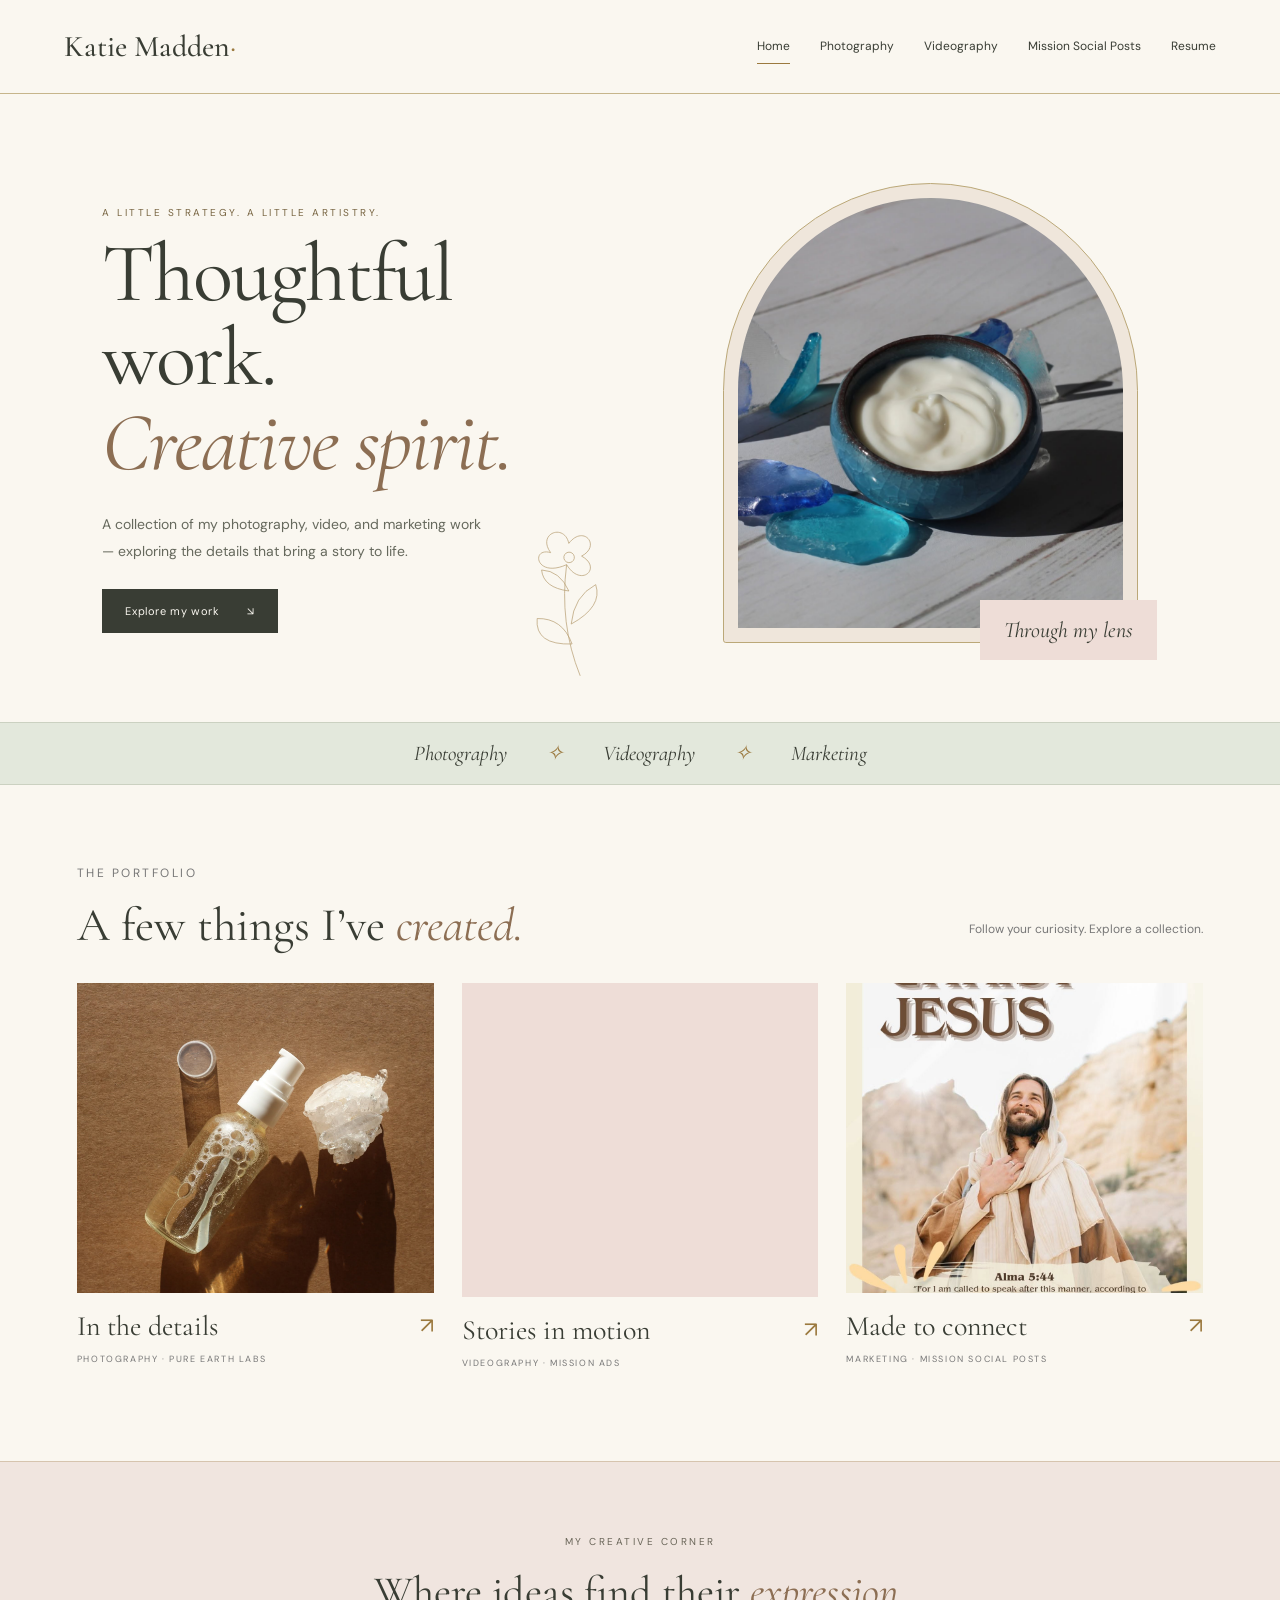
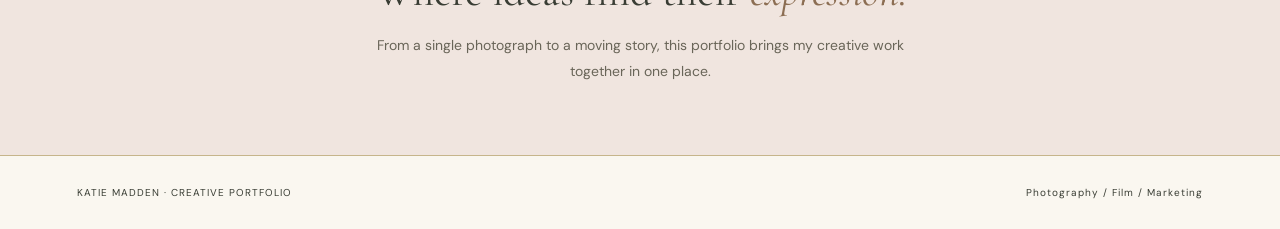
==== index.html @ ccfac787 "Add Resume page and navigation" ====
<!doctype html><html lang="en"><head><meta charset="utf-8"><meta name="viewport" content="width=device-width,initial-scale=1"><title>Creative Portfolio | Katie Madden</title><meta name="description" content="Explore Katie Madden’s creative portfolio: photography, videography, and marketing work."><link rel="stylesheet" href="style.css"><style>header nav{flex-wrap:wrap;row-gap:8px}</style></head><body><a class="skip" href="#main">Skip to content</a><header><a class="brand" href="index.html">Katie Madden<em>·</em></a><nav aria-label="Main navigation"><a href="index.html" aria-current="page">Home</a><a href="photography.html" >Photography</a><a href="videography.html" >Videography</a><a href="marketing.html" >Mission Social Posts</a><a href="resume.html">Resume</a></nav></header><main id="main"><section class="hero"><div><p class="eyebrow">A little strategy. A little artistry.</p><h1>Thoughtful work.<br><em>Creative spirit.</em></h1><p class="intro">A collection of my photography, video, and marketing work — exploring the details that bring a story to life.</p><a class="button" href="#selected">Explore my work <span>↘</span></a></div><figure class="hero-photo"><img src="assets/photography/1.png" alt="Blue sea glass surrounding a bowl of cream in natural light"><figcaption>Through my lens</figcaption></figure><svg class="botanical" viewBox="0 0 160 240" fill="none" aria-hidden="true"><g stroke="currentColor" stroke-width="1"><path d="M80 235Q65 150 95 65M78 185Q22 175 34 136Q72 143 78 185M83 155Q136 139 132 104Q96 114 83 155M90 105Q53 92 56 65Q83 72 90 105"/><path d="M95 65C44 76 47 27 75 42C60 9 105 2 105 34C133 10 153 48 120 57C148 81 109 105 95 65Z"/><circle cx="101" cy="55" r="8"/></g></svg></section><div class="ribbon">Photography <span>✧</span> Videography <span>✧</span> Marketing</div><section class="work" id="selected"><div class="section-top"><div><p class="eyebrow">The portfolio</p><h2>A few things I’ve <em>created.</em></h2></div><p>Follow your curiosity. Explore a collection.</p></div><div class="cards"><a class="card" href="photography.html"><div class="image"><img loading="lazy" src="assets/photography/4.png" alt="Pure Earth Labs photography selection"></div><div class="meta"><h3>In the details</h3><span>↗</span></div><p class="tag">Photography · Pure Earth Labs</p></a><a class="card" href="videography.html"><div class="image"><video muted playsinline preload="metadata" style="width:100%;height:310px;object-fit:cover" src="assets/tilt.mp4#t=0.1" aria-label="Preview of Mission video ad"></video></div><div class="meta"><h3>Stories in motion</h3><span>↗</span></div><p class="tag">Videography · Mission ads</p></a><a class="card" href="marketing.html"><div class="image"><img loading="lazy" src="assets/marketing/1.png" alt="Mission social post with cream and gold typography"></div><div class="meta"><h3>Made to connect</h3><span>↗</span></div><p class="tag">Marketing · Mission social posts</p></a></div></section><section class="note"><p class="eyebrow">My creative corner</p><h2>Where ideas find their <em>expression.</em></h2><p>From a single photograph to a moving story, this portfolio brings my creative work together in one place.</p></section></main><footer><a href="index.html">KATIE MADDEN · CREATIVE PORTFOLIO</a><span>Photography / Film / Marketing</span></footer><dialog aria-label="Image preview"><button autofocus aria-label="Close image preview">Close ×</button><img alt=""></dialog><script src="script.js"></script></body></html>
---- style.css ----
@import url('https://fonts.googleapis.com/css2?family=Cormorant+Garamond:ital,wght@0,400;0,500;0,600;1,400;1,500&family=DM+Sans:wght@400;500;600&display=swap');
:root{--cream:#faf7f0;--ink:#393d34;--gold:#9b793e;--sage:#e3e8dc;--pink:#eeddd7}*{box-sizing:border-box}body{margin:0;background:var(--cream);color:var(--ink);font-family:'DM Sans',sans-serif;font-size:14px}a{color:inherit;text-decoration:none}a:focus-visible,button:focus-visible{outline:2px solid var(--gold);outline-offset:5px}header{max-width:1320px;margin:auto;padding:28px 5%;display:flex;align-items:center;justify-content:space-between;border-bottom:1px solid #c6b58b} .brand{font:500 30px 'Cormorant Garamond',Georgia,serif}.brand em{color:var(--gold)}nav{display:flex;gap:30px;font-size:12px}nav a{padding:9px 0}nav a[aria-current=page]{border-bottom:1px solid var(--gold)}main{max-width:1320px;margin:auto}.eyebrow{text-transform:uppercase;letter-spacing:2.5px;font-size:10px;color:#776441}h1,h2,h3{font-family:'Cormorant Garamond',Georgia,serif;font-weight:400;margin:0}h1{font-size:clamp(54px,6.5vw,90px);line-height:1.02;letter-spacing:-2px}h1 em,h2 em{font-weight:400;color:#8c6e53}p{line-height:1.9}.hero{position:relative;display:grid;grid-template-columns:1fr 1fr;align-items:center;gap:8%;padding:75px 8% 65px}.intro{max-width:390px;margin:25px 0;color:#66695d}.button{display:inline-block;padding:15px 23px;background:var(--ink);color:var(--cream);font-size:11px;letter-spacing:.6px}.button span{margin-left:24px}.hero-photo{position:relative;padding:14px;border:1px solid #bba878;border-radius:220px 220px 3px 3px;background:#efe6db}.hero-photo img{display:block;width:100%;height:430px;object-fit:cover;border-radius:210px 210px 0 0}.hero-photo figcaption{position:absolute;bottom:-18px;right:-20px;background:var(--pink);padding:17px 24px;font:italic 22px 'Cormorant Garamond',Georgia,serif}.botanical{position:absolute;width:105px;height:170px;color:var(--gold);bottom:35px;left:40%;transform:rotate(-12deg);opacity:.7}.ribbon{background:var(--sage);border-block:1px solid #cbd1c1;padding:18px;text-align:center;font:italic 21px 'Cormorant Garamond',Georgia,serif;word-spacing:9px}.ribbon span{color:var(--gold);margin:0 25px}.work{padding:65px 6% 80px}.section-top{display:flex;align-items:end;justify-content:space-between;margin-bottom:30px}.section-top h2{font-size:47px}.section-top p{font-size:12px;color:#777}.cards{display:grid;grid-template-columns:repeat(3,1fr);gap:28px}.card img{width:100%;height:310px;object-fit:cover;display:block;transition:transform .3s}.card .image{overflow:hidden;background:var(--pink)}.card:hover img{transform:scale(1.035)}.meta{display:flex;justify-content:space-between;align-items:center;padding-top:16px}.meta h3{font-size:28px}.meta span{color:var(--gold);font-size:22px}.tag{font-size:9px;letter-spacing:1.6px;text-transform:uppercase;color:#777;margin-top:8px}.note{background:#f0e5df;padding:55px 10%;text-align:center;border-top:1px solid #d6c4ae}.note h2{font-size:42px}.note p{max-width:560px;margin:15px auto;color:#696558}.page-intro{padding:70px 6% 45px;position:relative}.page-intro h1{font-size:70px}.page-intro p{max-width:600px;color:#6c6e63}.gallery{padding:0 6% 75px;columns:3;column-gap:22px}.gallery figure{margin:0 0 24px;break-inside:avoid}.gallery button{padding:0;border:0;background:none;cursor:zoom-in;display:block;width:100%}.gallery img{width:100%;display:block}.gallery figcaption{font-size:11px;color:#747466;padding:10px 0}.videos{display:grid;grid-template-columns:1fr 1fr;gap:36px;padding:0 6% 80px}.videos video{width:100%;max-height:600px;background:#e3e8dc}.videos h2{font-size:29px;margin-top:18px}footer{padding:30px 6%;display:flex;justify-content:space-between;border-top:1px solid #c6b58b;font-size:10px;letter-spacing:1px}dialog{border:1px solid var(--gold);background:var(--cream);padding:15px;max-width:95vw;max-height:95vh}dialog::backdrop{background:#292e28d9}dialog img{max-width:85vw;max-height:80vh;display:block}dialog button{display:block;margin:0 0 10px auto;background:transparent;border:0;font-size:15px;cursor:pointer}.skip{position:absolute;left:-9999px}.skip:focus{left:10px;top:10px;background:white;padding:15px;z-index:20}@media(max-width:700px){header{display:block;padding:22px 6%}.brand{font-size:28px}nav{gap:20px;margin-top:18px;font-size:11px}.hero{grid-template-columns:1fr;padding:45px 7%;gap:30px}.hero-photo{margin:0 15px 15px}.hero-photo img{height:340px}.botanical{left:auto;right:15px;top:180px;width:70px}.ribbon{font-size:16px;word-spacing:0}.ribbon span{margin:0 10px}.cards{grid-template-columns:1fr}.card img{height:350px}.section-top{display:block}.section-top h2{font-size:42px}.gallery{columns:2;column-gap:14px}.videos{grid-template-columns:1fr}.page-intro h1{font-size:52px}footer{gap:20px}.note h2{font-size:34px}}@media(prefers-reduced-motion:reduce){*{transition:none!important}}
/* Collection buttons make it easy to explore the mixed photography gallery. */
.photo-browser{padding:0 6% 28px}.photo-filters{display:flex;flex-wrap:wrap;gap:10px}.photo-filters button{border:1px solid #b9a67e;background:transparent;color:var(--ink);padding:13px 20px;font:inherit;font-size:12px;cursor:pointer;border-radius:2px;transition:background .2s}.photo-filters button span{font-size:10px;margin-left:9px;opacity:.7}.photo-filters button[aria-pressed="true"]{background:var(--ink);border-color:var(--ink);color:var(--cream)}.photo-filters button:hover{background:var(--sage)}.photo-filters button[aria-pressed="true"]:hover{background:#505747}.photo-count{font-size:11px;color:#747466;margin:16px 0 0}.gallery.photo-grid{display:grid;grid-template-columns:repeat(3,minmax(0,1fr));gap:28px 22px;columns:auto;align-items:start}.photo-grid figure{margin:0}.photo-grid figure[hidden]{display:none}.photo-grid img{aspect-ratio:4/5;object-fit:cover}.photo-grid figcaption{padding:12px 0;letter-spacing:.3px}@media(max-width:700px){.gallery.photo-grid{grid-template-columns:repeat(2,minmax(0,1fr));gap:20px 14px}.photo-filters button{padding:12px 14px}.photo-filters{gap:8px}}@media(max-width:380px){.gallery.photo-grid{grid-template-columns:1fr}}

header{flex-wrap:wrap;row-gap:16px}.contact-strip{width:100%;display:flex;align-items:center;justify-content:flex-end;flex-wrap:wrap;gap:9px 17px;font-size:11px;color:#655e4c}.contact-strip a{padding:4px 0}.contact-strip a:hover{text-decoration:underline;text-underline-offset:4px}.contact-strip span{color:var(--gold)}@media(max-width:700px){.contact-strip{justify-content:flex-start;margin-top:16px;gap:7px 12px;font-size:10px}}
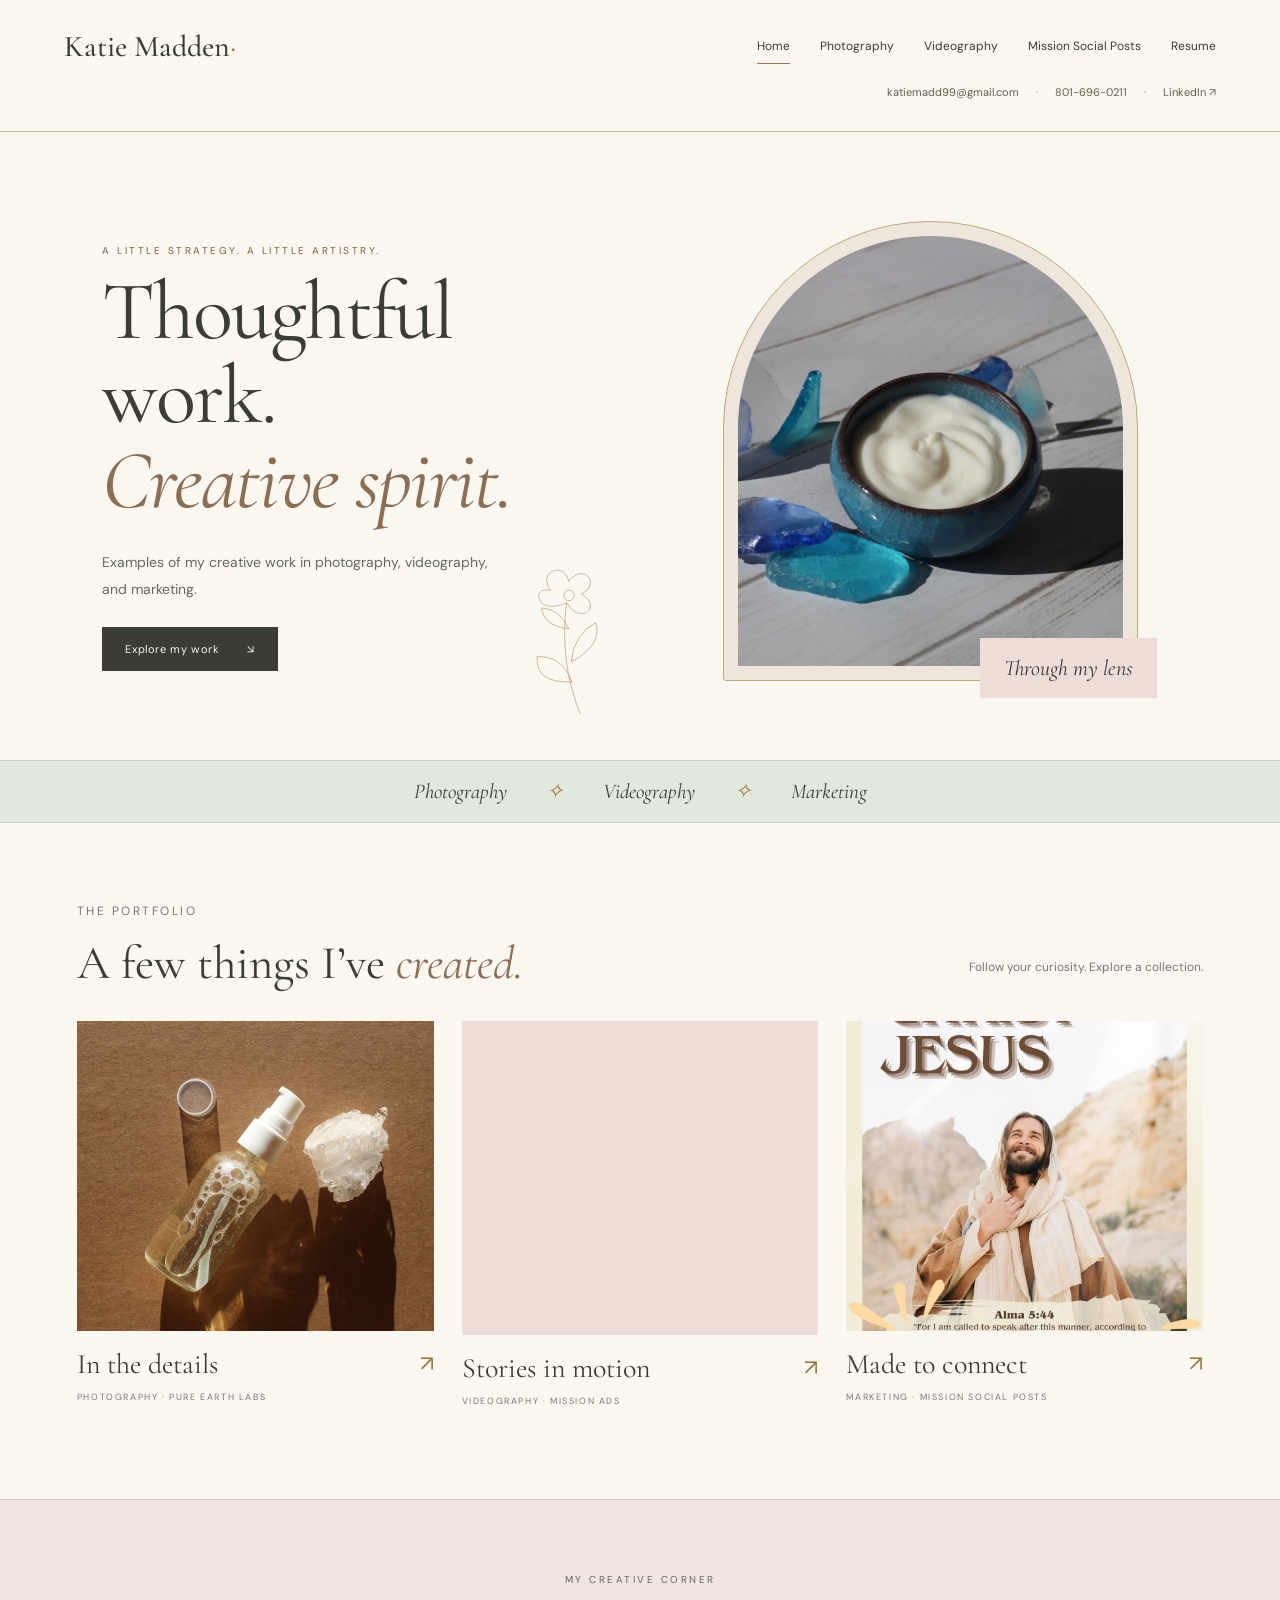
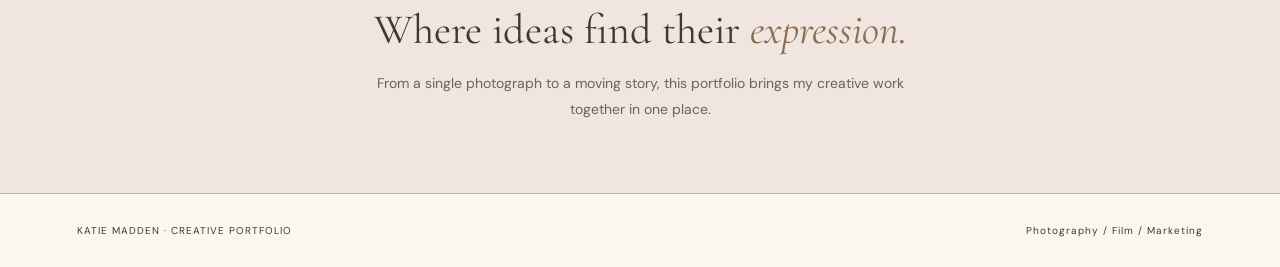
==== commit 0f83c0b4: "Add Resume page and navigation" ====
--- a/index.html
+++ b/index.html
@@ -1 +1 @@
-<!doctype html><html lang="en"><head><meta charset="utf-8"><meta name="viewport" content="width=device-width,initial-scale=1"><title>Creative Portfolio | Katie Madden</title><meta name="description" content="Explore Katie Madden’s creative portfolio: photography, videography, and marketing work."><link rel="stylesheet" href="style.css"><style>header nav{flex-wrap:wrap;row-gap:8px}</style></head><body><a class="skip" href="#main">Skip to content</a><header><a class="brand" href="index.html">Katie Madden<em>·</em></a><nav aria-label="Main navigation"><a href="index.html" aria-current="page">Home</a><a href="photography.html" >Photography</a><a href="videography.html" >Videography</a><a href="marketing.html" >Mission Social Posts</a><a href="resume.html">Resume</a></nav></header><main id="main"><section class="hero"><div><p class="eyebrow">A little strategy. A little artistry.</p><h1>Thoughtful work.<br><em>Creative spirit.</em></h1><p class="intro">A collection of my photography, video, and marketing work — exploring the details that bring a story to life.</p><a class="button" href="#selected">Explore my work <span>↘</span></a></div><figure class="hero-photo"><img src="assets/photography/1.png" alt="Blue sea glass surrounding a bowl of cream in natural light"><figcaption>Through my lens</figcaption></figure><svg class="botanical" viewBox="0 0 160 240" fill="none" aria-hidden="true"><g stroke="currentColor" stroke-width="1"><path d="M80 235Q65 150 95 65M78 185Q22 175 34 136Q72 143 78 185M83 155Q136 139 132 104Q96 114 83 155M90 105Q53 92 56 65Q83 72 90 105"/><path d="M95 65C44 76 47 27 75 42C60 9 105 2 105 34C133 10 153 48 120 57C148 81 109 105 95 65Z"/><circle cx="101" cy="55" r="8"/></g></svg></section><div class="ribbon">Photography <span>✧</span> Videography <span>✧</span> Marketing</div><section class="work" id="selected"><div class="section-top"><div><p class="eyebrow">The portfolio</p><h2>A few things I’ve <em>created.</em></h2></div><p>Follow your curiosity. Explore a collection.</p></div><div class="cards"><a class="card" href="photography.html"><div class="image"><img loading="lazy" src="assets/photography/4.png" alt="Pure Earth Labs photography selection"></div><div class="meta"><h3>In the details</h3><span>↗</span></div><p class="tag">Photography · Pure Earth Labs</p></a><a class="card" href="videography.html"><div class="image"><video muted playsinline preload="metadata" style="width:100%;height:310px;object-fit:cover" src="assets/tilt.mp4#t=0.1" aria-label="Preview of Mission video ad"></video></div><div class="meta"><h3>Stories in motion</h3><span>↗</span></div><p class="tag">Videography · Mission ads</p></a><a class="card" href="marketing.html"><div class="image"><img loading="lazy" src="assets/marketing/1.png" alt="Mission social post with cream and gold typography"></div><div class="meta"><h3>Made to connect</h3><span>↗</span></div><p class="tag">Marketing · Mission social posts</p></a></div></section><section class="note"><p class="eyebrow">My creative corner</p><h2>Where ideas find their <em>expression.</em></h2><p>From a single photograph to a moving story, this portfolio brings my creative work together in one place.</p></section></main><footer><a href="index.html">KATIE MADDEN · CREATIVE PORTFOLIO</a><span>Photography / Film / Marketing</span></footer><dialog aria-label="Image preview"><button autofocus aria-label="Close image preview">Close ×</button><img alt=""></dialog><script src="script.js"></script></body></html>
+<!doctype html><html lang="en"><head><meta charset="utf-8"><meta name="viewport" content="width=device-width,initial-scale=1"><title>Creative Portfolio | Katie Madden</title><meta name="description" content="Explore Katie Madden’s creative portfolio: photography, videography, and marketing work."><link rel="stylesheet" href="style.css?v=contact-1"><style>header nav{flex-wrap:wrap;row-gap:8px}</style></head><body><a class="skip" href="#main">Skip to content</a><header><a class="brand" href="index.html">Katie Madden<em>·</em></a><nav aria-label="Main navigation"><a href="index.html" aria-current="page">Home</a><a href="photography.html" >Photography</a><a href="videography.html" >Videography</a><a href="marketing.html" >Mission Social Posts</a><a href="resume.html">Resume</a></nav><div class="contact-strip" aria-label="Contact Katie"><a href="mailto:katiemadd99@gmail.com">katiemadd99@gmail.com</a><span aria-hidden="true">·</span><a href="tel:+18016960211">801-696-0211</a><span aria-hidden="true">·</span><a href="https://www.linkedin.com/in/katie-madden" target="_blank" rel="noopener noreferrer">LinkedIn ↗</a></div></header><main id="main"><section class="hero"><div><p class="eyebrow">A little strategy. A little artistry.</p><h1>Thoughtful work.<br><em>Creative spirit.</em></h1><p class="intro">Examples of my creative work in photography, videography, and marketing.</p><a class="button" href="#selected">Explore my work <span>↘</span></a></div><figure class="hero-photo"><img src="assets/photography/1.png" alt="Blue sea glass surrounding a bowl of cream in natural light"><figcaption>Through my lens</figcaption></figure><svg class="botanical" viewBox="0 0 160 240" fill="none" aria-hidden="true"><g stroke="currentColor" stroke-width="1"><path d="M80 235Q65 150 95 65M78 185Q22 175 34 136Q72 143 78 185M83 155Q136 139 132 104Q96 114 83 155M90 105Q53 92 56 65Q83 72 90 105"/><path d="M95 65C44 76 47 27 75 42C60 9 105 2 105 34C133 10 153 48 120 57C148 81 109 105 95 65Z"/><circle cx="101" cy="55" r="8"/></g></svg></section><div class="ribbon">Photography <span>✧</span> Videography <span>✧</span> Marketing</div><section class="work" id="selected"><div class="section-top"><div><p class="eyebrow">The portfolio</p><h2>A few things I’ve <em>created.</em></h2></div><p>Follow your curiosity. Explore a collection.</p></div><div class="cards"><a class="card" href="photography.html"><div class="image"><img loading="lazy" src="assets/photography/4.png" alt="Pure Earth Labs photography selection"></div><div class="meta"><h3>In the details</h3><span>↗</span></div><p class="tag">Photography · Pure Earth Labs</p></a><a class="card" href="videography.html"><div class="image"><video muted playsinline preload="metadata" style="width:100%;height:310px;object-fit:cover" src="assets/tilt.mp4#t=0.1" aria-label="Preview of Mission video ad"></video></div><div class="meta"><h3>Stories in motion</h3><span>↗</span></div><p class="tag">Videography · Mission ads</p></a><a class="card" href="marketing.html"><div class="image"><img loading="lazy" src="assets/marketing/1.png" alt="Mission social post with cream and gold typography"></div><div class="meta"><h3>Made to connect</h3><span>↗</span></div><p class="tag">Marketing · Mission social posts</p></a></div></section><section class="note"><p class="eyebrow">My creative corner</p><h2>Where ideas find their <em>expression.</em></h2><p>From a single photograph to a moving story, this portfolio brings my creative work together in one place.</p></section></main><footer><a href="index.html">KATIE MADDEN · CREATIVE PORTFOLIO</a><span>Photography / Film / Marketing</span></footer><dialog aria-label="Image preview"><button autofocus aria-label="Close image preview">Close ×</button><img alt=""></dialog><script src="script.js"></script></body></html>
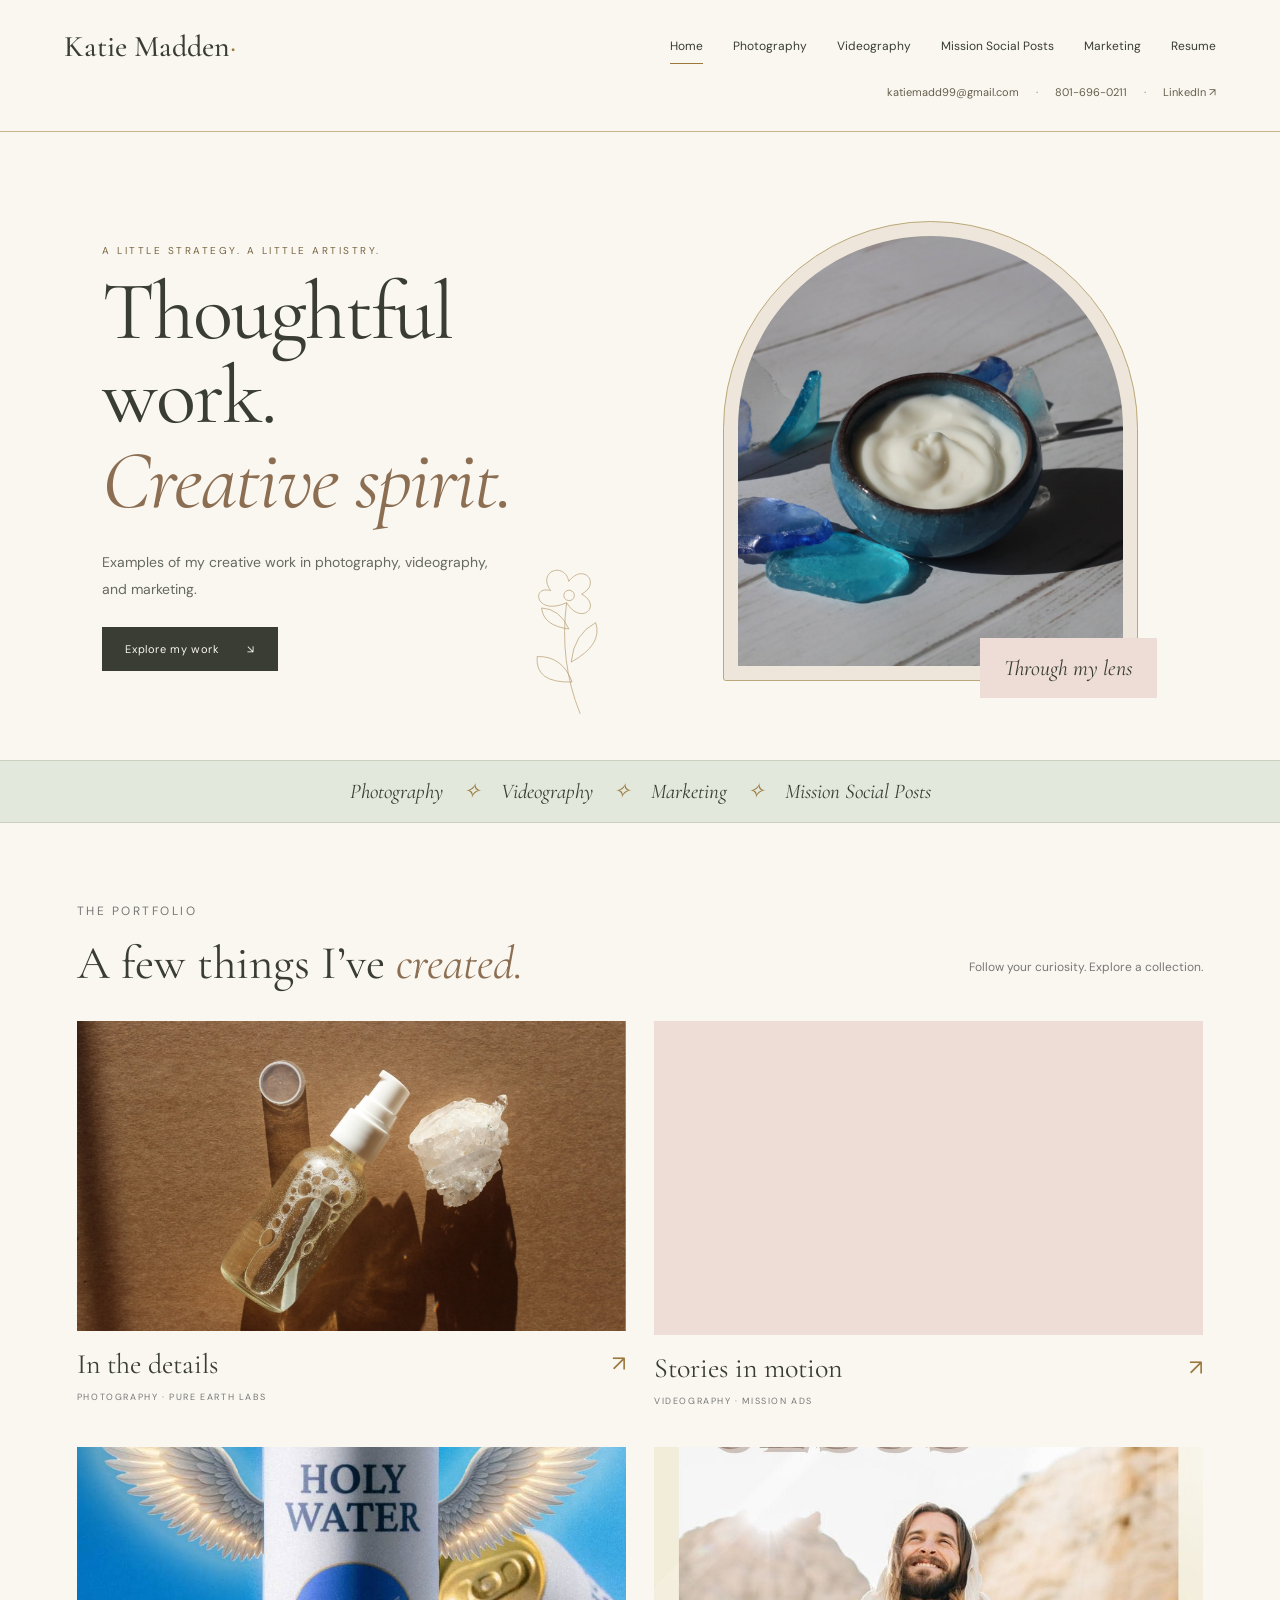
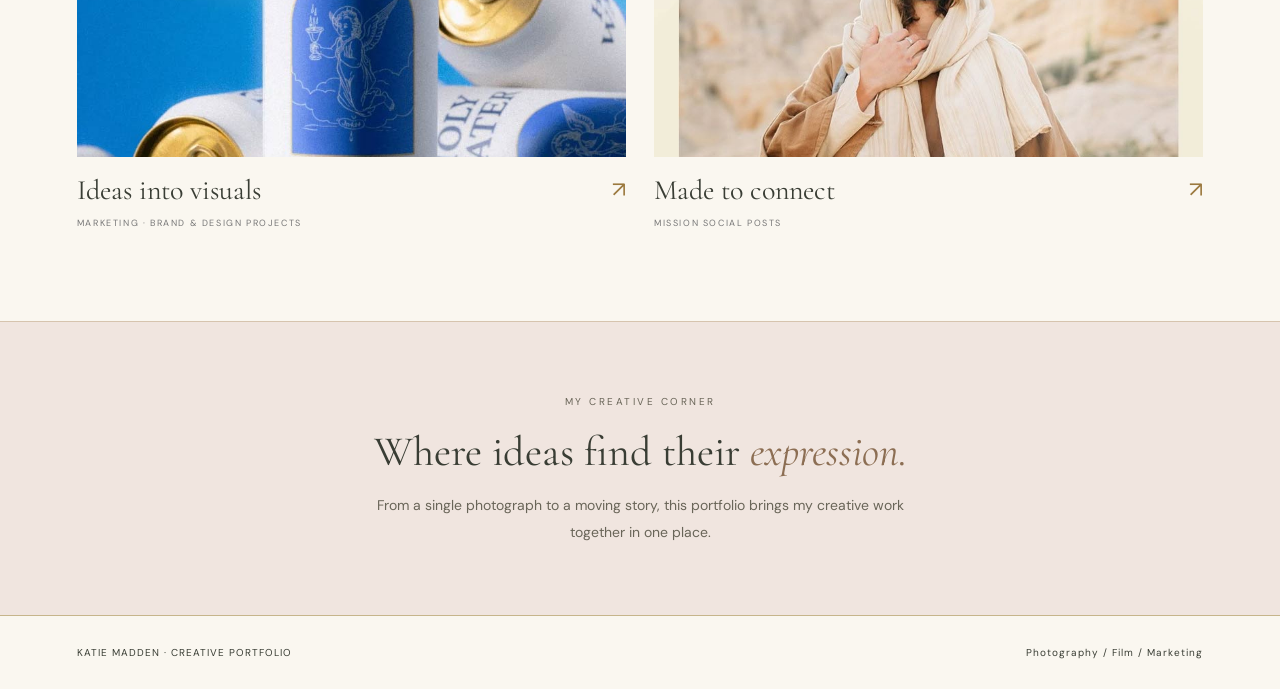
==== commit bd82a821: "Add Marketing projects page and linked homepage categories" ====
--- a/index.html
+++ b/index.html
@@ -1 +1 @@
-<!doctype html><html lang="en"><head><meta charset="utf-8"><meta name="viewport" content="width=device-width,initial-scale=1"><title>Creative Portfolio | Katie Madden</title><meta name="description" content="Explore Katie Madden’s creative portfolio: photography, videography, and marketing work."><link rel="stylesheet" href="style.css?v=contact-1"><style>header nav{flex-wrap:wrap;row-gap:8px}</style></head><body><a class="skip" href="#main">Skip to content</a><header><a class="brand" href="index.html">Katie Madden<em>·</em></a><nav aria-label="Main navigation"><a href="index.html" aria-current="page">Home</a><a href="photography.html" >Photography</a><a href="videography.html" >Videography</a><a href="marketing.html" >Mission Social Posts</a><a href="resume.html">Resume</a></nav><div class="contact-strip" aria-label="Contact Katie"><a href="mailto:katiemadd99@gmail.com">katiemadd99@gmail.com</a><span aria-hidden="true">·</span><a href="tel:+18016960211">801-696-0211</a><span aria-hidden="true">·</span><a href="https://www.linkedin.com/in/katie-madden" target="_blank" rel="noopener noreferrer">LinkedIn ↗</a></div></header><main id="main"><section class="hero"><div><p class="eyebrow">A little strategy. A little artistry.</p><h1>Thoughtful work.<br><em>Creative spirit.</em></h1><p class="intro">Examples of my creative work in photography, videography, and marketing.</p><a class="button" href="#selected">Explore my work <span>↘</span></a></div><figure class="hero-photo"><img src="assets/photography/1.png" alt="Blue sea glass surrounding a bowl of cream in natural light"><figcaption>Through my lens</figcaption></figure><svg class="botanical" viewBox="0 0 160 240" fill="none" aria-hidden="true"><g stroke="currentColor" stroke-width="1"><path d="M80 235Q65 150 95 65M78 185Q22 175 34 136Q72 143 78 185M83 155Q136 139 132 104Q96 114 83 155M90 105Q53 92 56 65Q83 72 90 105"/><path d="M95 65C44 76 47 27 75 42C60 9 105 2 105 34C133 10 153 48 120 57C148 81 109 105 95 65Z"/><circle cx="101" cy="55" r="8"/></g></svg></section><div class="ribbon">Photography <span>✧</span> Videography <span>✧</span> Marketing</div><section class="work" id="selected"><div class="section-top"><div><p class="eyebrow">The portfolio</p><h2>A few things I’ve <em>created.</em></h2></div><p>Follow your curiosity. Explore a collection.</p></div><div class="cards"><a class="card" href="photography.html"><div class="image"><img loading="lazy" src="assets/photography/4.png" alt="Pure Earth Labs photography selection"></div><div class="meta"><h3>In the details</h3><span>↗</span></div><p class="tag">Photography · Pure Earth Labs</p></a><a class="card" href="videography.html"><div class="image"><video muted playsinline preload="metadata" style="width:100%;height:310px;object-fit:cover" src="assets/tilt.mp4#t=0.1" aria-label="Preview of Mission video ad"></video></div><div class="meta"><h3>Stories in motion</h3><span>↗</span></div><p class="tag">Videography · Mission ads</p></a><a class="card" href="marketing.html"><div class="image"><img loading="lazy" src="assets/marketing/1.png" alt="Mission social post with cream and gold typography"></div><div class="meta"><h3>Made to connect</h3><span>↗</span></div><p class="tag">Marketing · Mission social posts</p></a></div></section><section class="note"><p class="eyebrow">My creative corner</p><h2>Where ideas find their <em>expression.</em></h2><p>From a single photograph to a moving story, this portfolio brings my creative work together in one place.</p></section></main><footer><a href="index.html">KATIE MADDEN · CREATIVE PORTFOLIO</a><span>Photography / Film / Marketing</span></footer><dialog aria-label="Image preview"><button autofocus aria-label="Close image preview">Close ×</button><img alt=""></dialog><script src="script.js"></script></body></html>
+<!doctype html><html lang="en"><head><meta charset="utf-8"><meta name="viewport" content="width=device-width,initial-scale=1"><title>Creative Portfolio | Katie Madden</title><meta name="description" content="Explore Katie Madden’s creative portfolio: photography, videography, and marketing work."><link rel="stylesheet" href="style.css?v=contact-1"><style>header nav{flex-wrap:wrap;row-gap:8px}</style><style>.cards{grid-template-columns:repeat(2,minmax(0,1fr))}.ribbon{display:flex;flex-wrap:wrap;justify-content:center;align-items:center;gap:12px;word-spacing:normal}.ribbon span{margin:0 8px}.ribbon a:hover{text-decoration:underline;text-underline-offset:5px}@media(max-width:700px){.cards{grid-template-columns:1fr}.ribbon{gap:8px;font-size:18px}.ribbon span{margin:0 3px}}</style></head><body><a class="skip" href="#main">Skip to content</a><header><a class="brand" href="index.html">Katie Madden<em>·</em></a><nav aria-label="Main navigation"><a href="index.html" aria-current="page">Home</a><a href="photography.html" >Photography</a><a href="videography.html" >Videography</a><a href="marketing.html" >Mission Social Posts</a><a href="marketing-projects.html">Marketing</a><a href="resume.html">Resume</a></nav><div class="contact-strip" aria-label="Contact Katie"><a href="mailto:katiemadd99@gmail.com">katiemadd99@gmail.com</a><span aria-hidden="true">·</span><a href="tel:+18016960211">801-696-0211</a><span aria-hidden="true">·</span><a href="https://www.linkedin.com/in/katie-madden" target="_blank" rel="noopener noreferrer">LinkedIn ↗</a></div></header><main id="main"><section class="hero"><div><p class="eyebrow">A little strategy. A little artistry.</p><h1>Thoughtful work.<br><em>Creative spirit.</em></h1><p class="intro">Examples of my creative work in photography, videography, and marketing.</p><a class="button" href="#selected">Explore my work <span>↘</span></a></div><figure class="hero-photo"><img src="assets/photography/1.png" alt="Blue sea glass surrounding a bowl of cream in natural light"><figcaption>Through my lens</figcaption></figure><svg class="botanical" viewBox="0 0 160 240" fill="none" aria-hidden="true"><g stroke="currentColor" stroke-width="1"><path d="M80 235Q65 150 95 65M78 185Q22 175 34 136Q72 143 78 185M83 155Q136 139 132 104Q96 114 83 155M90 105Q53 92 56 65Q83 72 90 105"/><path d="M95 65C44 76 47 27 75 42C60 9 105 2 105 34C133 10 153 48 120 57C148 81 109 105 95 65Z"/><circle cx="101" cy="55" r="8"/></g></svg></section><div class="ribbon"><a href="photography.html">Photography</a><span aria-hidden="true">✧</span><a href="videography.html">Videography</a><span aria-hidden="true">✧</span><a href="marketing-projects.html">Marketing</a><span aria-hidden="true">✧</span><a href="marketing.html">Mission Social Posts</a></div><section class="work" id="selected"><div class="section-top"><div><p class="eyebrow">The portfolio</p><h2>A few things I’ve <em>created.</em></h2></div><p>Follow your curiosity. Explore a collection.</p></div><div class="cards"><a class="card" href="photography.html"><div class="image"><img loading="lazy" src="assets/photography/4.png" alt="Pure Earth Labs photography selection"></div><div class="meta"><h3>In the details</h3><span>↗</span></div><p class="tag">Photography · Pure Earth Labs</p></a><a class="card" href="videography.html"><div class="image"><video muted playsinline preload="metadata" style="width:100%;height:310px;object-fit:cover" src="assets/tilt.mp4#t=0.1" aria-label="Preview of Mission video ad"></video></div><div class="meta"><h3>Stories in motion</h3><span>↗</span></div><p class="tag">Videography · Mission ads</p></a><a class="card" href="marketing-projects.html"><div class="image"><img loading="lazy" src="marketing-holy-water.jpg" alt="Holy Water product visual with blue and gold details"></div><div class="meta"><h3>Ideas into visuals</h3><span>↗</span></div><p class="tag">Marketing · Brand &amp; design projects</p></a><a class="card" href="marketing.html"><div class="image"><img loading="lazy" src="assets/marketing/1.png" alt="Mission social post with cream and gold typography"></div><div class="meta"><h3>Made to connect</h3><span>↗</span></div><p class="tag">Mission Social Posts</p></a></div></section><section class="note"><p class="eyebrow">My creative corner</p><h2>Where ideas find their <em>expression.</em></h2><p>From a single photograph to a moving story, this portfolio brings my creative work together in one place.</p></section></main><footer><a href="index.html">KATIE MADDEN · CREATIVE PORTFOLIO</a><span>Photography / Film / Marketing</span></footer><dialog aria-label="Image preview"><button autofocus aria-label="Close image preview">Close ×</button><img alt=""></dialog><script src="script.js"></script></body></html>
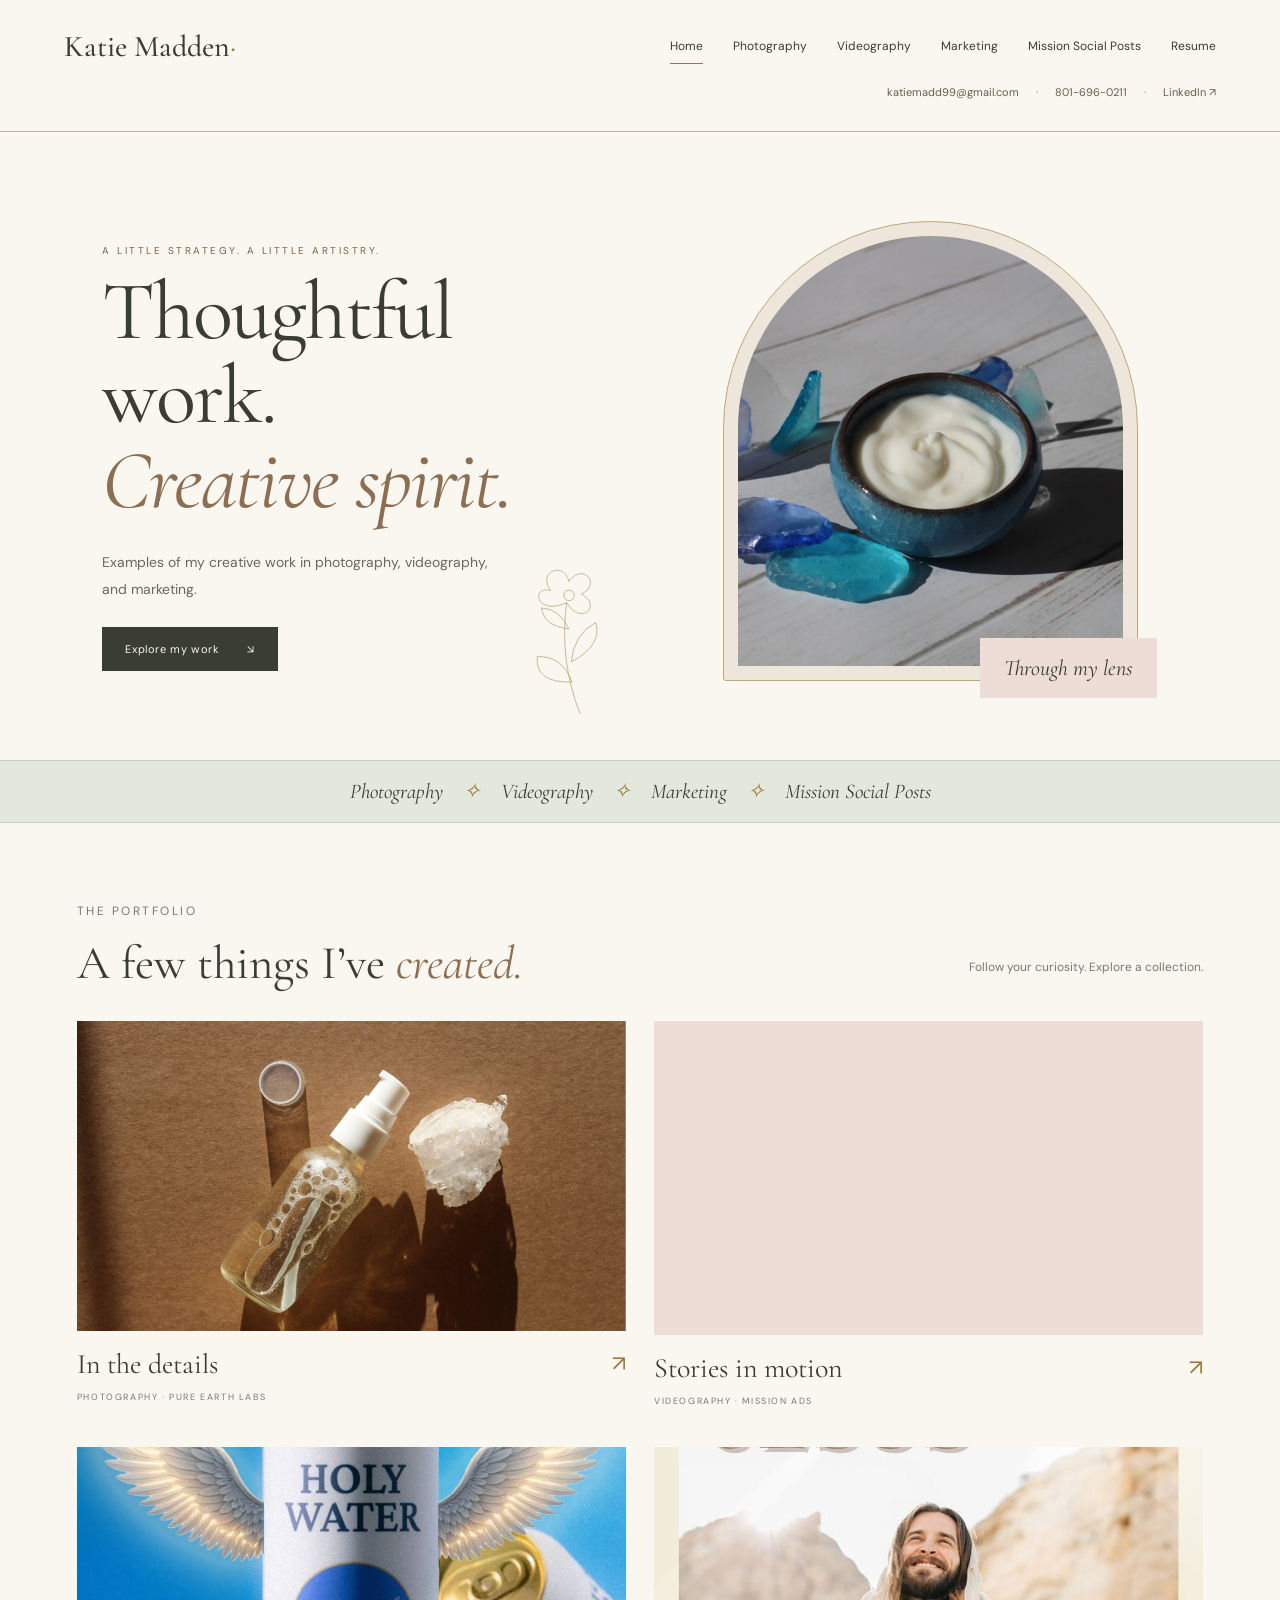
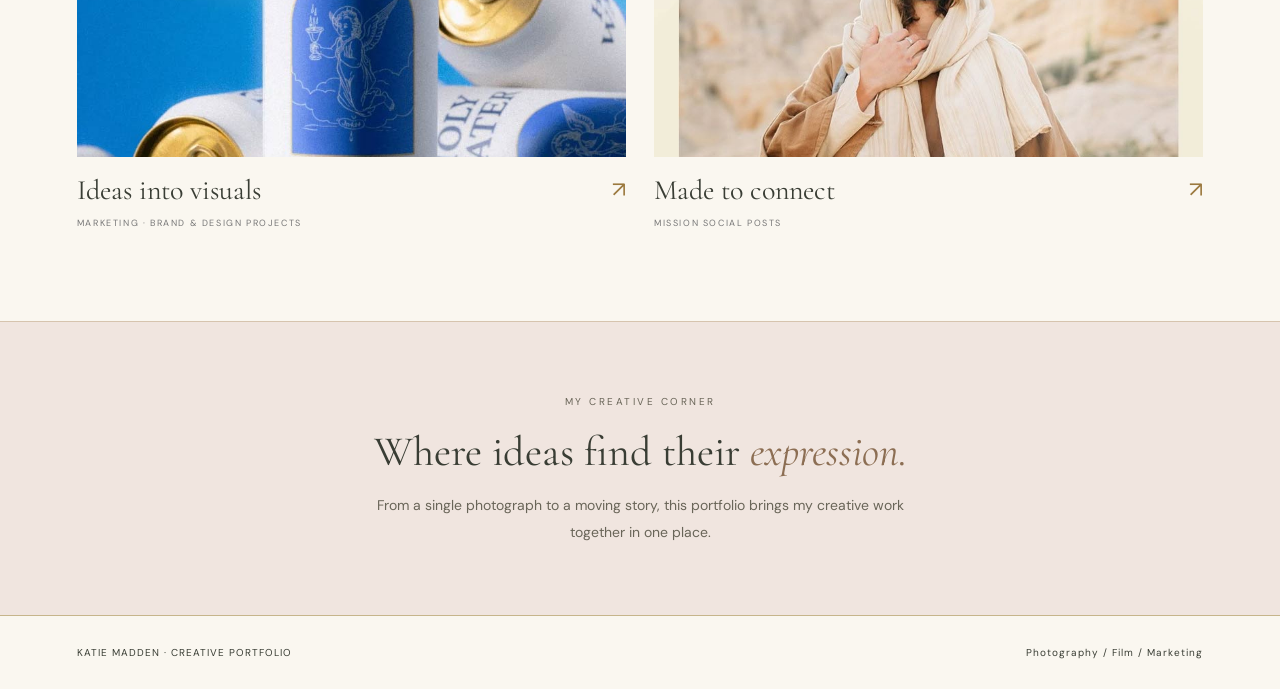
==== commit 926f20bd: "Place Marketing before Mission Social Posts in all navigation" ====
--- a/index.html
+++ b/index.html
@@ -1 +1 @@
-<!doctype html><html lang="en"><head><meta charset="utf-8"><meta name="viewport" content="width=device-width,initial-scale=1"><title>Creative Portfolio | Katie Madden</title><meta name="description" content="Explore Katie Madden’s creative portfolio: photography, videography, and marketing work."><link rel="stylesheet" href="style.css?v=contact-1"><style>header nav{flex-wrap:wrap;row-gap:8px}</style><style>.cards{grid-template-columns:repeat(2,minmax(0,1fr))}.ribbon{display:flex;flex-wrap:wrap;justify-content:center;align-items:center;gap:12px;word-spacing:normal}.ribbon span{margin:0 8px}.ribbon a:hover{text-decoration:underline;text-underline-offset:5px}@media(max-width:700px){.cards{grid-template-columns:1fr}.ribbon{gap:8px;font-size:18px}.ribbon span{margin:0 3px}}</style></head><body><a class="skip" href="#main">Skip to content</a><header><a class="brand" href="index.html">Katie Madden<em>·</em></a><nav aria-label="Main navigation"><a href="index.html" aria-current="page">Home</a><a href="photography.html" >Photography</a><a href="videography.html" >Videography</a><a href="marketing.html" >Mission Social Posts</a><a href="marketing-projects.html">Marketing</a><a href="resume.html">Resume</a></nav><div class="contact-strip" aria-label="Contact Katie"><a href="mailto:katiemadd99@gmail.com">katiemadd99@gmail.com</a><span aria-hidden="true">·</span><a href="tel:+18016960211">801-696-0211</a><span aria-hidden="true">·</span><a href="https://www.linkedin.com/in/katie-madden" target="_blank" rel="noopener noreferrer">LinkedIn ↗</a></div></header><main id="main"><section class="hero"><div><p class="eyebrow">A little strategy. A little artistry.</p><h1>Thoughtful work.<br><em>Creative spirit.</em></h1><p class="intro">Examples of my creative work in photography, videography, and marketing.</p><a class="button" href="#selected">Explore my work <span>↘</span></a></div><figure class="hero-photo"><img src="assets/photography/1.png" alt="Blue sea glass surrounding a bowl of cream in natural light"><figcaption>Through my lens</figcaption></figure><svg class="botanical" viewBox="0 0 160 240" fill="none" aria-hidden="true"><g stroke="currentColor" stroke-width="1"><path d="M80 235Q65 150 95 65M78 185Q22 175 34 136Q72 143 78 185M83 155Q136 139 132 104Q96 114 83 155M90 105Q53 92 56 65Q83 72 90 105"/><path d="M95 65C44 76 47 27 75 42C60 9 105 2 105 34C133 10 153 48 120 57C148 81 109 105 95 65Z"/><circle cx="101" cy="55" r="8"/></g></svg></section><div class="ribbon"><a href="photography.html">Photography</a><span aria-hidden="true">✧</span><a href="videography.html">Videography</a><span aria-hidden="true">✧</span><a href="marketing-projects.html">Marketing</a><span aria-hidden="true">✧</span><a href="marketing.html">Mission Social Posts</a></div><section class="work" id="selected"><div class="section-top"><div><p class="eyebrow">The portfolio</p><h2>A few things I’ve <em>created.</em></h2></div><p>Follow your curiosity. Explore a collection.</p></div><div class="cards"><a class="card" href="photography.html"><div class="image"><img loading="lazy" src="assets/photography/4.png" alt="Pure Earth Labs photography selection"></div><div class="meta"><h3>In the details</h3><span>↗</span></div><p class="tag">Photography · Pure Earth Labs</p></a><a class="card" href="videography.html"><div class="image"><video muted playsinline preload="metadata" style="width:100%;height:310px;object-fit:cover" src="assets/tilt.mp4#t=0.1" aria-label="Preview of Mission video ad"></video></div><div class="meta"><h3>Stories in motion</h3><span>↗</span></div><p class="tag">Videography · Mission ads</p></a><a class="card" href="marketing-projects.html"><div class="image"><img loading="lazy" src="marketing-holy-water.jpg" alt="Holy Water product visual with blue and gold details"></div><div class="meta"><h3>Ideas into visuals</h3><span>↗</span></div><p class="tag">Marketing · Brand &amp; design projects</p></a><a class="card" href="marketing.html"><div class="image"><img loading="lazy" src="assets/marketing/1.png" alt="Mission social post with cream and gold typography"></div><div class="meta"><h3>Made to connect</h3><span>↗</span></div><p class="tag">Mission Social Posts</p></a></div></section><section class="note"><p class="eyebrow">My creative corner</p><h2>Where ideas find their <em>expression.</em></h2><p>From a single photograph to a moving story, this portfolio brings my creative work together in one place.</p></section></main><footer><a href="index.html">KATIE MADDEN · CREATIVE PORTFOLIO</a><span>Photography / Film / Marketing</span></footer><dialog aria-label="Image preview"><button autofocus aria-label="Close image preview">Close ×</button><img alt=""></dialog><script src="script.js"></script></body></html>
+<!doctype html><html lang="en"><head><meta charset="utf-8"><meta name="viewport" content="width=device-width,initial-scale=1"><title>Creative Portfolio | Katie Madden</title><meta name="description" content="Explore Katie Madden’s creative portfolio: photography, videography, and marketing work."><link rel="stylesheet" href="style.css?v=contact-1"><style>header nav{flex-wrap:wrap;row-gap:8px}</style><style>.cards{grid-template-columns:repeat(2,minmax(0,1fr))}.ribbon{display:flex;flex-wrap:wrap;justify-content:center;align-items:center;gap:12px;word-spacing:normal}.ribbon span{margin:0 8px}.ribbon a:hover{text-decoration:underline;text-underline-offset:5px}@media(max-width:700px){.cards{grid-template-columns:1fr}.ribbon{gap:8px;font-size:18px}.ribbon span{margin:0 3px}}</style></head><body><a class="skip" href="#main">Skip to content</a><header><a class="brand" href="index.html">Katie Madden<em>·</em></a><nav aria-label="Main navigation"><a href="index.html" aria-current="page">Home</a><a href="photography.html" >Photography</a><a href="videography.html" >Videography</a><a href="marketing-projects.html">Marketing</a><a href="marketing.html" >Mission Social Posts</a><a href="resume.html">Resume</a></nav><div class="contact-strip" aria-label="Contact Katie"><a href="mailto:katiemadd99@gmail.com">katiemadd99@gmail.com</a><span aria-hidden="true">·</span><a href="tel:+18016960211">801-696-0211</a><span aria-hidden="true">·</span><a href="https://www.linkedin.com/in/katie-madden" target="_blank" rel="noopener noreferrer">LinkedIn ↗</a></div></header><main id="main"><section class="hero"><div><p class="eyebrow">A little strategy. A little artistry.</p><h1>Thoughtful work.<br><em>Creative spirit.</em></h1><p class="intro">Examples of my creative work in photography, videography, and marketing.</p><a class="button" href="#selected">Explore my work <span>↘</span></a></div><figure class="hero-photo"><img src="assets/photography/1.png" alt="Blue sea glass surrounding a bowl of cream in natural light"><figcaption>Through my lens</figcaption></figure><svg class="botanical" viewBox="0 0 160 240" fill="none" aria-hidden="true"><g stroke="currentColor" stroke-width="1"><path d="M80 235Q65 150 95 65M78 185Q22 175 34 136Q72 143 78 185M83 155Q136 139 132 104Q96 114 83 155M90 105Q53 92 56 65Q83 72 90 105"/><path d="M95 65C44 76 47 27 75 42C60 9 105 2 105 34C133 10 153 48 120 57C148 81 109 105 95 65Z"/><circle cx="101" cy="55" r="8"/></g></svg></section><div class="ribbon"><a href="photography.html">Photography</a><span aria-hidden="true">✧</span><a href="videography.html">Videography</a><span aria-hidden="true">✧</span><a href="marketing-projects.html">Marketing</a><span aria-hidden="true">✧</span><a href="marketing.html">Mission Social Posts</a></div><section class="work" id="selected"><div class="section-top"><div><p class="eyebrow">The portfolio</p><h2>A few things I’ve <em>created.</em></h2></div><p>Follow your curiosity. Explore a collection.</p></div><div class="cards"><a class="card" href="photography.html"><div class="image"><img loading="lazy" src="assets/photography/4.png" alt="Pure Earth Labs photography selection"></div><div class="meta"><h3>In the details</h3><span>↗</span></div><p class="tag">Photography · Pure Earth Labs</p></a><a class="card" href="videography.html"><div class="image"><video muted playsinline preload="metadata" style="width:100%;height:310px;object-fit:cover" src="assets/tilt.mp4#t=0.1" aria-label="Preview of Mission video ad"></video></div><div class="meta"><h3>Stories in motion</h3><span>↗</span></div><p class="tag">Videography · Mission ads</p></a><a class="card" href="marketing-projects.html"><div class="image"><img loading="lazy" src="marketing-holy-water.jpg" alt="Holy Water product visual with blue and gold details"></div><div class="meta"><h3>Ideas into visuals</h3><span>↗</span></div><p class="tag">Marketing · Brand &amp; design projects</p></a><a class="card" href="marketing.html"><div class="image"><img loading="lazy" src="assets/marketing/1.png" alt="Mission social post with cream and gold typography"></div><div class="meta"><h3>Made to connect</h3><span>↗</span></div><p class="tag">Mission Social Posts</p></a></div></section><section class="note"><p class="eyebrow">My creative corner</p><h2>Where ideas find their <em>expression.</em></h2><p>From a single photograph to a moving story, this portfolio brings my creative work together in one place.</p></section></main><footer><a href="index.html">KATIE MADDEN · CREATIVE PORTFOLIO</a><span>Photography / Film / Marketing</span></footer><dialog aria-label="Image preview"><button autofocus aria-label="Close image preview">Close ×</button><img alt=""></dialog><script src="script.js"></script></body></html>
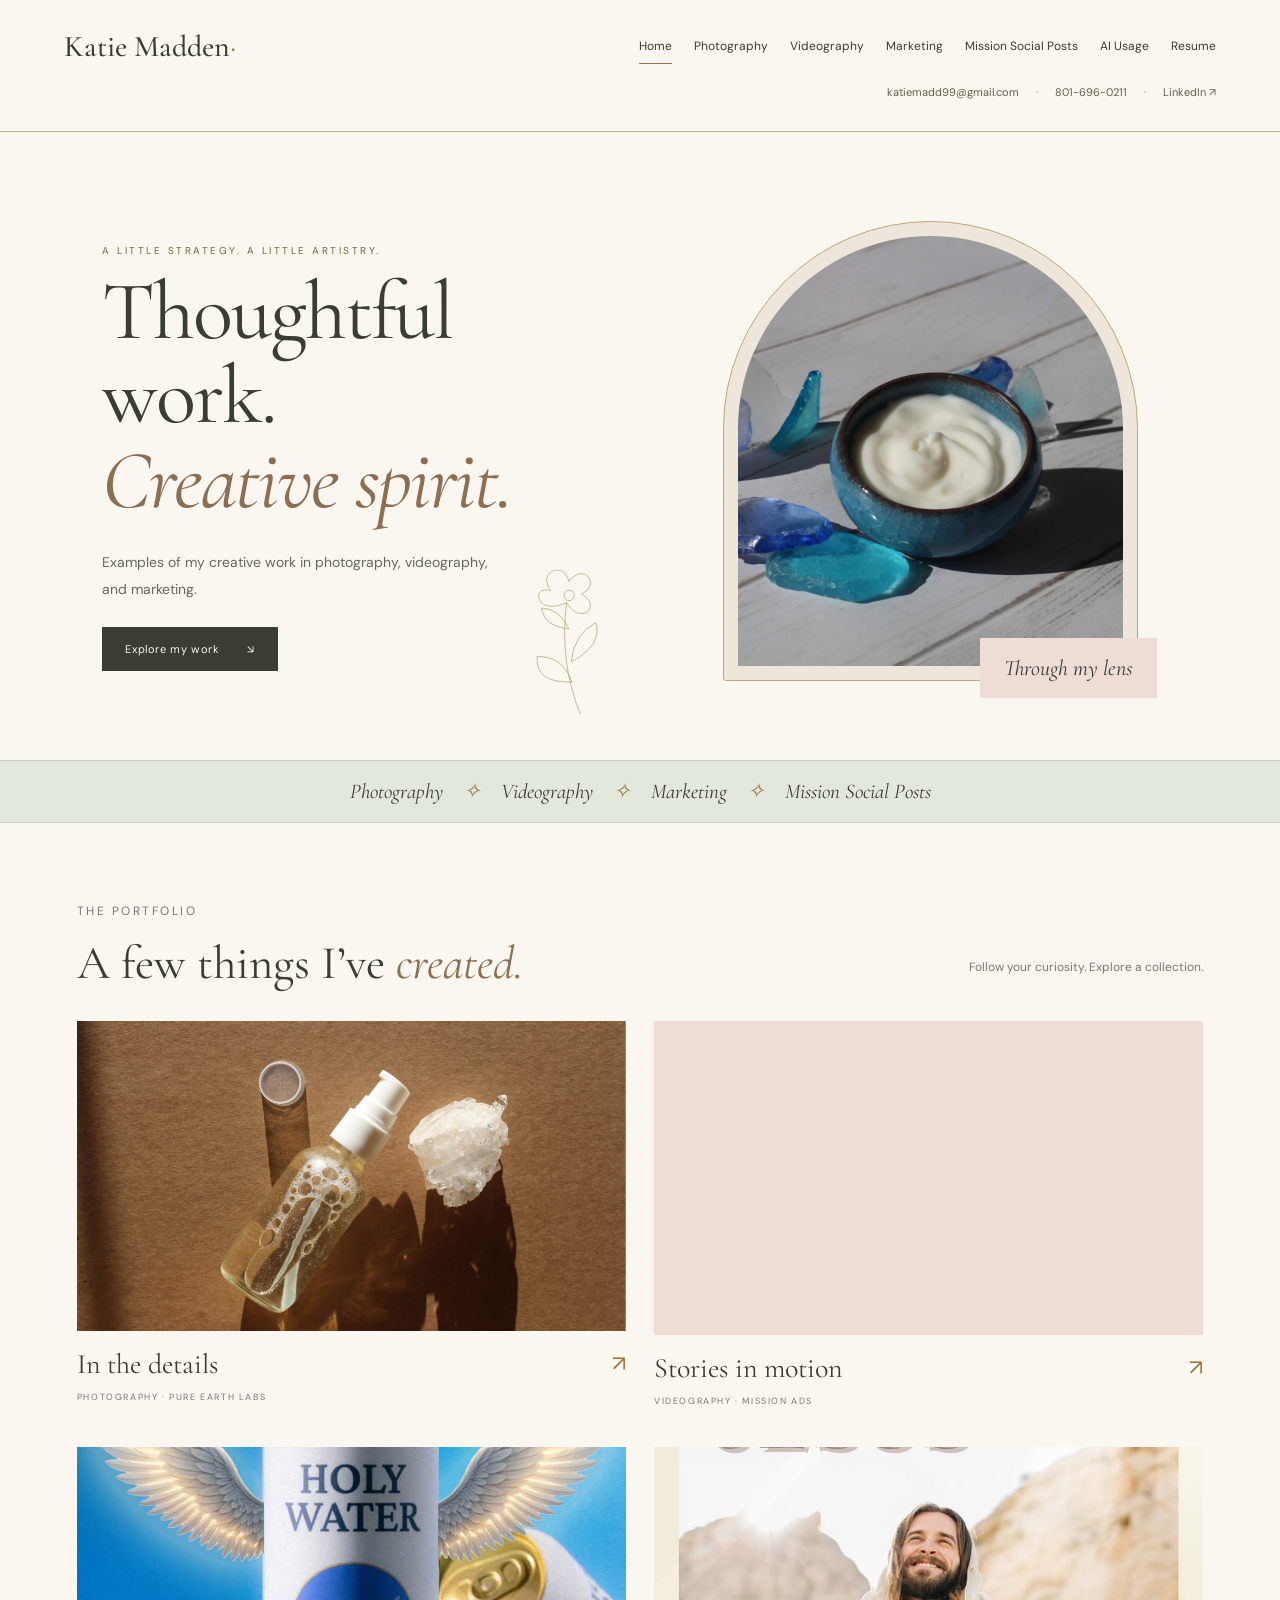
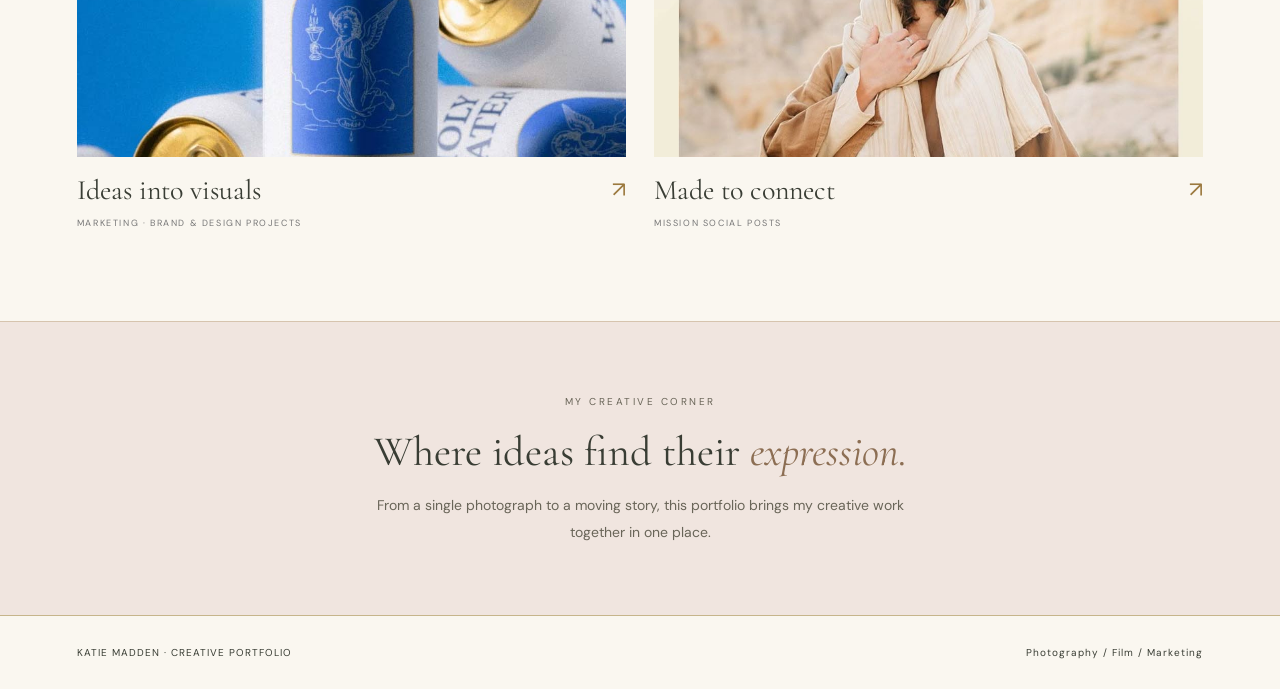
==== commit 6ba60c34: "Showcase AI projects with extracted visuals, process notes, and skill highlights" ====
--- a/index.html
+++ b/index.html
@@ -1 +1,2 @@
-<!doctype html><html lang="en"><head><meta charset="utf-8"><meta name="viewport" content="width=device-width,initial-scale=1"><title>Creative Portfolio | Katie Madden</title><meta name="description" content="Explore Katie Madden’s creative portfolio: photography, videography, and marketing work."><link rel="stylesheet" href="style.css?v=contact-1"><style>header nav{flex-wrap:wrap;row-gap:8px}</style><style>.cards{grid-template-columns:repeat(2,minmax(0,1fr))}.ribbon{display:flex;flex-wrap:wrap;justify-content:center;align-items:center;gap:12px;word-spacing:normal}.ribbon span{margin:0 8px}.ribbon a:hover{text-decoration:underline;text-underline-offset:5px}@media(max-width:700px){.cards{grid-template-columns:1fr}.ribbon{gap:8px;font-size:18px}.ribbon span{margin:0 3px}}</style></head><body><a class="skip" href="#main">Skip to content</a><header><a class="brand" href="index.html">Katie Madden<em>·</em></a><nav aria-label="Main navigation"><a href="index.html" aria-current="page">Home</a><a href="photography.html" >Photography</a><a href="videography.html" >Videography</a><a href="marketing-projects.html">Marketing</a><a href="marketing.html" >Mission Social Posts</a><a href="resume.html">Resume</a></nav><div class="contact-strip" aria-label="Contact Katie"><a href="mailto:katiemadd99@gmail.com">katiemadd99@gmail.com</a><span aria-hidden="true">·</span><a href="tel:+18016960211">801-696-0211</a><span aria-hidden="true">·</span><a href="https://www.linkedin.com/in/katie-madden" target="_blank" rel="noopener noreferrer">LinkedIn ↗</a></div></header><main id="main"><section class="hero"><div><p class="eyebrow">A little strategy. A little artistry.</p><h1>Thoughtful work.<br><em>Creative spirit.</em></h1><p class="intro">Examples of my creative work in photography, videography, and marketing.</p><a class="button" href="#selected">Explore my work <span>↘</span></a></div><figure class="hero-photo"><img src="assets/photography/1.png" alt="Blue sea glass surrounding a bowl of cream in natural light"><figcaption>Through my lens</figcaption></figure><svg class="botanical" viewBox="0 0 160 240" fill="none" aria-hidden="true"><g stroke="currentColor" stroke-width="1"><path d="M80 235Q65 150 95 65M78 185Q22 175 34 136Q72 143 78 185M83 155Q136 139 132 104Q96 114 83 155M90 105Q53 92 56 65Q83 72 90 105"/><path d="M95 65C44 76 47 27 75 42C60 9 105 2 105 34C133 10 153 48 120 57C148 81 109 105 95 65Z"/><circle cx="101" cy="55" r="8"/></g></svg></section><div class="ribbon"><a href="photography.html">Photography</a><span aria-hidden="true">✧</span><a href="videography.html">Videography</a><span aria-hidden="true">✧</span><a href="marketing-projects.html">Marketing</a><span aria-hidden="true">✧</span><a href="marketing.html">Mission Social Posts</a></div><section class="work" id="selected"><div class="section-top"><div><p class="eyebrow">The portfolio</p><h2>A few things I’ve <em>created.</em></h2></div><p>Follow your curiosity. Explore a collection.</p></div><div class="cards"><a class="card" href="photography.html"><div class="image"><img loading="lazy" src="assets/photography/4.png" alt="Pure Earth Labs photography selection"></div><div class="meta"><h3>In the details</h3><span>↗</span></div><p class="tag">Photography · Pure Earth Labs</p></a><a class="card" href="videography.html"><div class="image"><video muted playsinline preload="metadata" style="width:100%;height:310px;object-fit:cover" src="assets/tilt.mp4#t=0.1" aria-label="Preview of Mission video ad"></video></div><div class="meta"><h3>Stories in motion</h3><span>↗</span></div><p class="tag">Videography · Mission ads</p></a><a class="card" href="marketing-projects.html"><div class="image"><img loading="lazy" src="marketing-holy-water.jpg" alt="Holy Water product visual with blue and gold details"></div><div class="meta"><h3>Ideas into visuals</h3><span>↗</span></div><p class="tag">Marketing · Brand &amp; design projects</p></a><a class="card" href="marketing.html"><div class="image"><img loading="lazy" src="assets/marketing/1.png" alt="Mission social post with cream and gold typography"></div><div class="meta"><h3>Made to connect</h3><span>↗</span></div><p class="tag">Mission Social Posts</p></a></div></section><section class="note"><p class="eyebrow">My creative corner</p><h2>Where ideas find their <em>expression.</em></h2><p>From a single photograph to a moving story, this portfolio brings my creative work together in one place.</p></section></main><footer><a href="index.html">KATIE MADDEN · CREATIVE PORTFOLIO</a><span>Photography / Film / Marketing</span></footer><dialog aria-label="Image preview"><button autofocus aria-label="Close image preview">Close ×</button><img alt=""></dialog><script src="script.js"></script></body></html>
+<!doctype html><html lang="en"><head><meta charset="utf-8"><meta name="viewport" content="width=device-width,initial-scale=1"><title>Creative Portfolio | Katie Madden</title><meta name="description" content="Explore Katie Madden’s creative portfolio: photography, videography, and marketing work."><link rel="stylesheet" href="style.css?v=contact-1"><style>header nav{flex-wrap:wrap;row-gap:8px;column-gap:22px}</style><style>.cards{grid-template-columns:repeat(2,minmax(0,1fr))}.ribbon{display:flex;flex-wrap:wrap;justify-content:center;align-items:center;gap:12px;word-spacing:normal}.ribbon span{margin:0 8px}.ribbon a:hover{text-decoration:underline;text-underline-offset:5px}@media(max-width:700px){.cards{grid-template-columns:1fr}.ribbon{gap:8px;font-size:18px}.ribbon span{margin:0 3px}}</style></head><body><a class="skip" href="#main">Skip to content</a><header><a class="brand" href="index.html">Katie Madden<em>·</em></a><nav aria-label="Main navigation"><a href="index.html" aria-current="page">Home</a><a href="photography.html" >Photography</a><a href="videography.html" >Videography</a><a href="marketing-projects.html">Marketing</a><a href="marketing.html" >Mission Social Posts</a><a href="ai-usage.html">AI Usage</a><a href="resume.html">Resume</a></nav><div class="contact-strip" aria-label="Contact Katie"><a href="mailto:katiemadd99@gmail.com">katiemadd99@gmail.com</a><span aria-hidden="true">·</span><a href="tel:+18016960211">801-696-0211</a><span aria-hidden="true">·</span><a href="https://www.linkedin.com/in/katie-madden" target="_blank" rel="noopener noreferrer">LinkedIn ↗</a></div></header><main id="main"><section class="hero"><div><p class="eyebrow">A little strategy. A little artistry.</p><h1>Thoughtful work.<br><em>Creative spirit.</em></h1><p class="intro">Examples of my creative work in photography, videography, and marketing.</p><a class="button" href="#selected">Explore my work <span>↘</span></a></div><figure class="hero-photo"><img src="assets/photography/1.png" alt="Blue sea glass surrounding a bowl of cream in natural light"><figcaption>Through my lens</figcaption></figure><svg class="botanical" viewBox="0 0 160 240" fill="none" aria-hidden="true"><g stroke="currentColor" stroke-width="1"><path d="M80 235Q65 150 95 65M78 185Q22 175 34 136Q72 143 78 185M83 155Q136 139 132 104Q96 114 83 155M90 105Q53 92 56 65Q83 72 90 105"/><path d="M95 65C44 76 47 27 75 42C60 9 105 2 105 34C133 10 153 48 120 57C148 81 109 105 95 65Z"/><circle cx="101" cy="55" r="8"/></g></svg></section><div class="ribbon"><a href="photography.html">Photography</a><span aria-hidden="true">✧</span><a href="videography.html">Videography</a><span aria-hidden="true">✧</span><a href="marketing-projects.html">Marketing</a><span aria-hidden="true">✧</span><a href="marketing.html">Mission Social Posts</a></div><section class="work" id="selected"><div class="section-top"><div><p class="eyebrow">The portfolio</p><h2>A few things I’ve <em>created.</em></h2></div><p>Follow your curiosity. Explore a collection.</p></div><div class="cards"><a class="card" href="photography.html"><div class="image"><img loading="lazy" src="assets/photography/4.png" alt="Pure Earth Labs photography selection"></div><div class="meta"><h3>In the details</h3><span>↗</span></div><p class="tag">Photography · Pure Earth Labs</p></a><a class="card" href="videography.html"><div class="image"><video muted playsinline preload="metadata" style="width:100%;height:310px;object-fit:cover" src="assets/tilt.mp4#t=0.1" aria-label="Preview of Mission video ad"></video></div><div class="meta"><h3>Stories in motion</h3><span>↗</span></div><p class="tag">Videography · Mission ads</p></a><a class="card" href="marketing-projects.html"><div class="image"><img loading="lazy" src="marketing-holy-water.jpg" alt="Holy Water product visual with blue and gold details"></div><div class="meta"><h3>Ideas into visuals</h3><span>↗</span></div><p class="tag">Marketing · Brand &amp; design projects</p></a><a class="card" href="marketing.html"><div class="image"><img loading="lazy" src="assets/marketing/1.png" alt="Mission social post with cream and gold typography"></div><div class="meta"><h3>Made to connect</h3><span>↗</span></div><p class="tag">Mission Social Posts</p></a></div></section><section class="note"><p class="eyebrow">My creative corner</p><h2>Where ideas find their <em>expression.</em></h2><p>From a single photograph to a moving story, this portfolio brings my creative work together in one place.</p></section></main><footer><a href="index.html">KATIE MADDEN · CREATIVE PORTFOLIO</a><span>Photography / Film / Marketing</span></footer><dialog aria-label="Image preview"><button autofocus aria-label="Close image preview">Close ×</button><img alt=""></dialog><script src="script.js"></script></body></html>
+
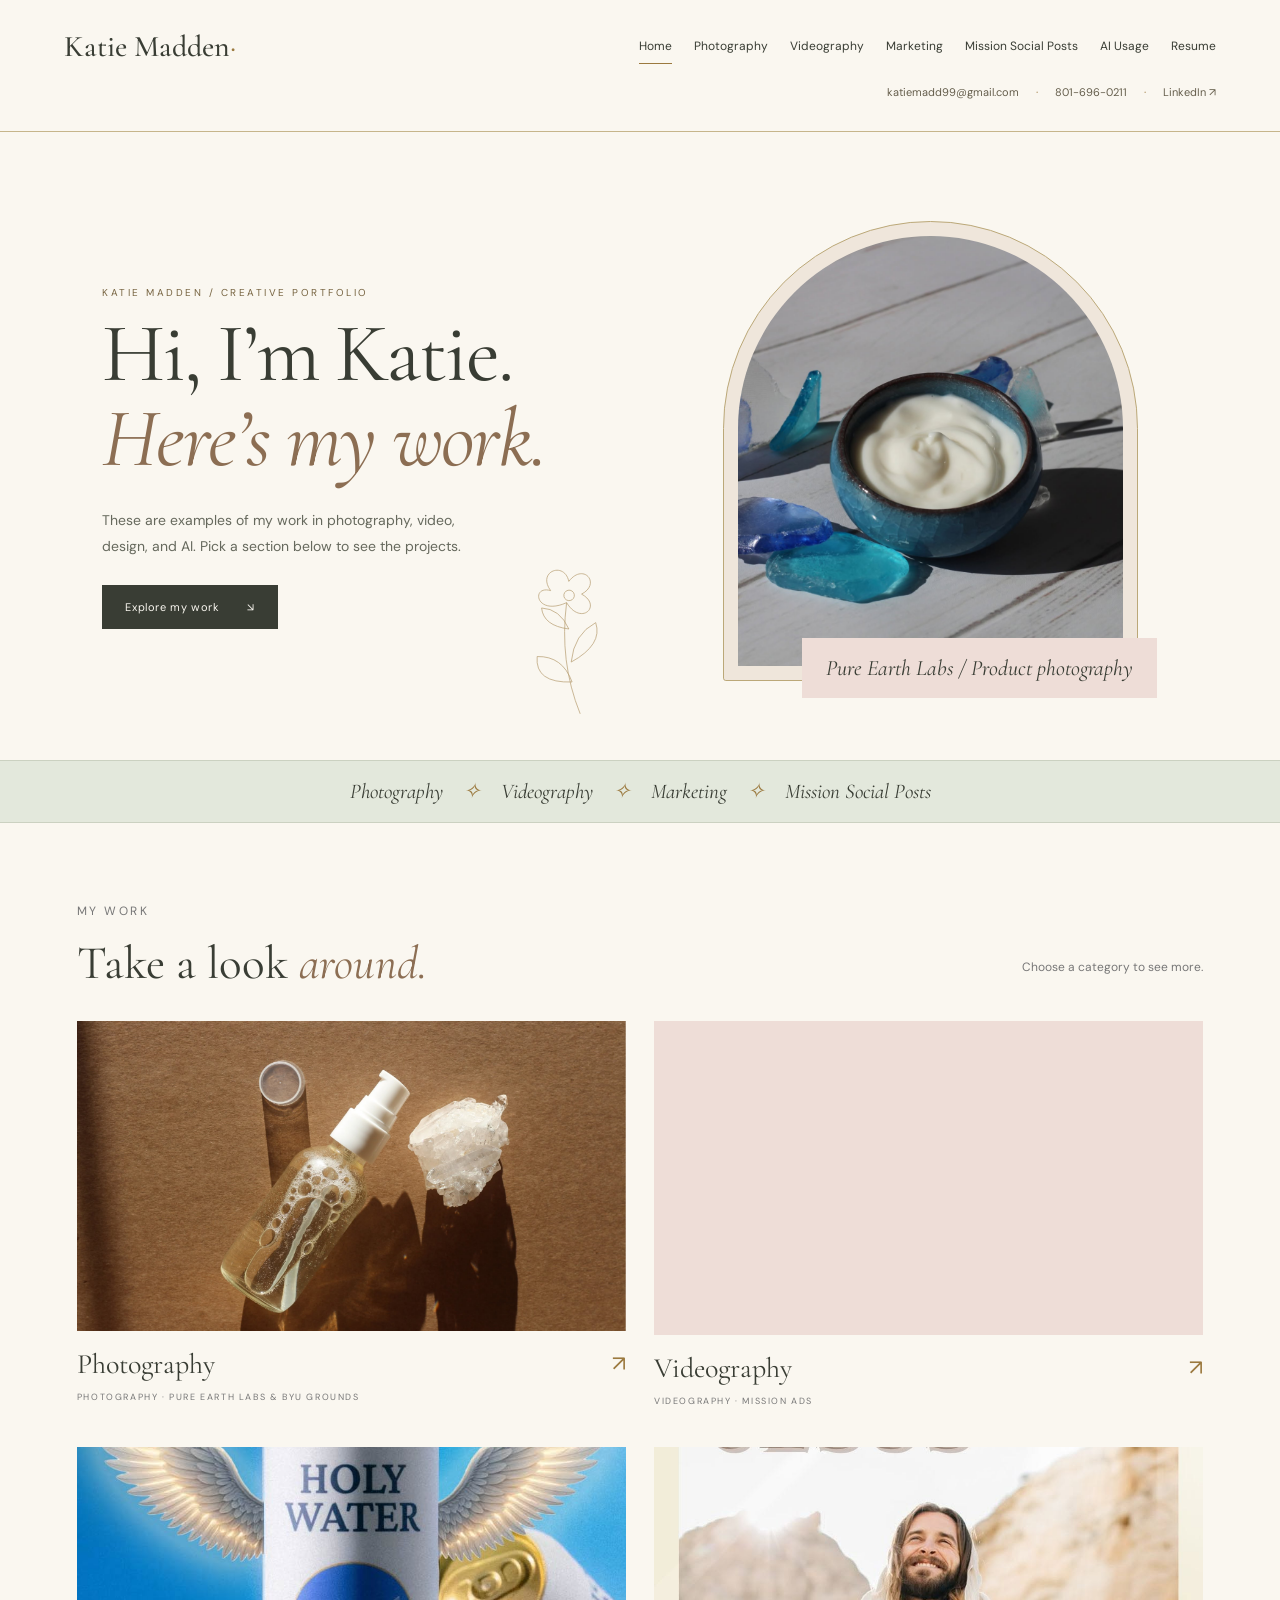
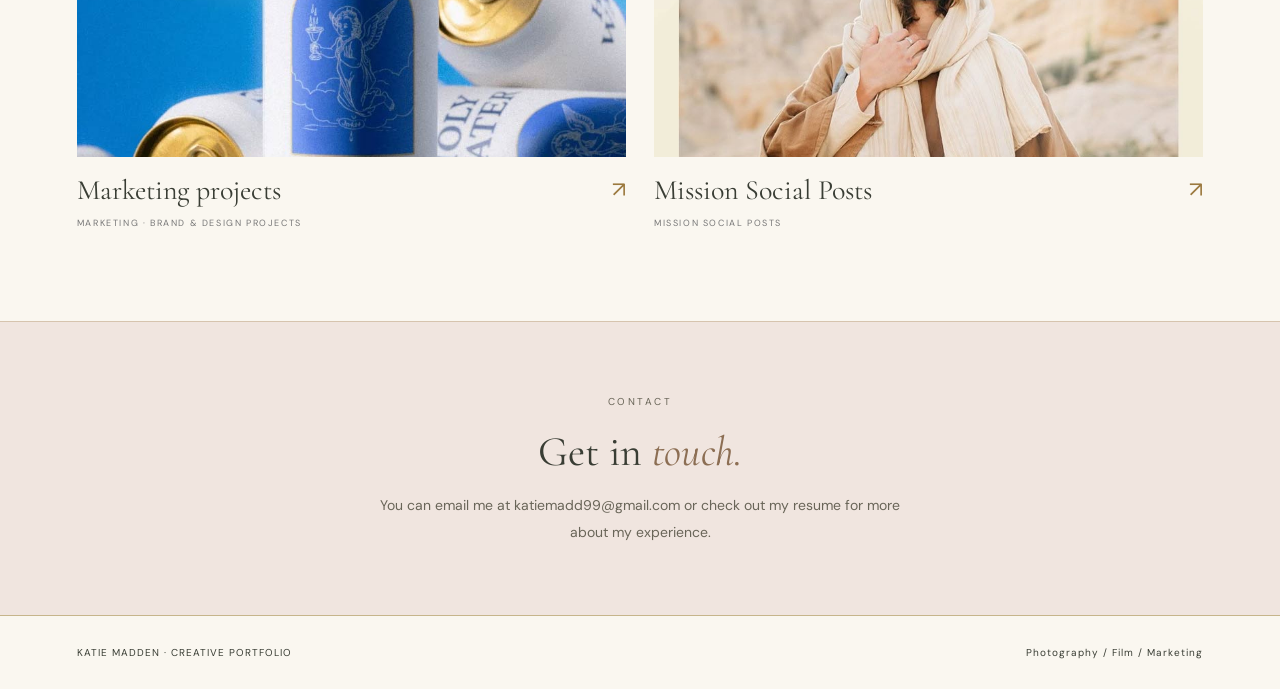
==== commit e01d913b: "Rewrite site copy in a direct, relaxed voice across all seven pages" ====
--- a/index.html
+++ b/index.html
@@ -1,2 +1,2 @@
-<!doctype html><html lang="en"><head><meta charset="utf-8"><meta name="viewport" content="width=device-width,initial-scale=1"><title>Creative Portfolio | Katie Madden</title><meta name="description" content="Explore Katie Madden’s creative portfolio: photography, videography, and marketing work."><link rel="stylesheet" href="style.css?v=contact-1"><style>header nav{flex-wrap:wrap;row-gap:8px;column-gap:22px}</style><style>.cards{grid-template-columns:repeat(2,minmax(0,1fr))}.ribbon{display:flex;flex-wrap:wrap;justify-content:center;align-items:center;gap:12px;word-spacing:normal}.ribbon span{margin:0 8px}.ribbon a:hover{text-decoration:underline;text-underline-offset:5px}@media(max-width:700px){.cards{grid-template-columns:1fr}.ribbon{gap:8px;font-size:18px}.ribbon span{margin:0 3px}}</style></head><body><a class="skip" href="#main">Skip to content</a><header><a class="brand" href="index.html">Katie Madden<em>·</em></a><nav aria-label="Main navigation"><a href="index.html" aria-current="page">Home</a><a href="photography.html" >Photography</a><a href="videography.html" >Videography</a><a href="marketing-projects.html">Marketing</a><a href="marketing.html" >Mission Social Posts</a><a href="ai-usage.html">AI Usage</a><a href="resume.html">Resume</a></nav><div class="contact-strip" aria-label="Contact Katie"><a href="mailto:katiemadd99@gmail.com">katiemadd99@gmail.com</a><span aria-hidden="true">·</span><a href="tel:+18016960211">801-696-0211</a><span aria-hidden="true">·</span><a href="https://www.linkedin.com/in/katie-madden" target="_blank" rel="noopener noreferrer">LinkedIn ↗</a></div></header><main id="main"><section class="hero"><div><p class="eyebrow">A little strategy. A little artistry.</p><h1>Thoughtful work.<br><em>Creative spirit.</em></h1><p class="intro">Examples of my creative work in photography, videography, and marketing.</p><a class="button" href="#selected">Explore my work <span>↘</span></a></div><figure class="hero-photo"><img src="assets/photography/1.png" alt="Blue sea glass surrounding a bowl of cream in natural light"><figcaption>Through my lens</figcaption></figure><svg class="botanical" viewBox="0 0 160 240" fill="none" aria-hidden="true"><g stroke="currentColor" stroke-width="1"><path d="M80 235Q65 150 95 65M78 185Q22 175 34 136Q72 143 78 185M83 155Q136 139 132 104Q96 114 83 155M90 105Q53 92 56 65Q83 72 90 105"/><path d="M95 65C44 76 47 27 75 42C60 9 105 2 105 34C133 10 153 48 120 57C148 81 109 105 95 65Z"/><circle cx="101" cy="55" r="8"/></g></svg></section><div class="ribbon"><a href="photography.html">Photography</a><span aria-hidden="true">✧</span><a href="videography.html">Videography</a><span aria-hidden="true">✧</span><a href="marketing-projects.html">Marketing</a><span aria-hidden="true">✧</span><a href="marketing.html">Mission Social Posts</a></div><section class="work" id="selected"><div class="section-top"><div><p class="eyebrow">The portfolio</p><h2>A few things I’ve <em>created.</em></h2></div><p>Follow your curiosity. Explore a collection.</p></div><div class="cards"><a class="card" href="photography.html"><div class="image"><img loading="lazy" src="assets/photography/4.png" alt="Pure Earth Labs photography selection"></div><div class="meta"><h3>In the details</h3><span>↗</span></div><p class="tag">Photography · Pure Earth Labs</p></a><a class="card" href="videography.html"><div class="image"><video muted playsinline preload="metadata" style="width:100%;height:310px;object-fit:cover" src="assets/tilt.mp4#t=0.1" aria-label="Preview of Mission video ad"></video></div><div class="meta"><h3>Stories in motion</h3><span>↗</span></div><p class="tag">Videography · Mission ads</p></a><a class="card" href="marketing-projects.html"><div class="image"><img loading="lazy" src="marketing-holy-water.jpg" alt="Holy Water product visual with blue and gold details"></div><div class="meta"><h3>Ideas into visuals</h3><span>↗</span></div><p class="tag">Marketing · Brand &amp; design projects</p></a><a class="card" href="marketing.html"><div class="image"><img loading="lazy" src="assets/marketing/1.png" alt="Mission social post with cream and gold typography"></div><div class="meta"><h3>Made to connect</h3><span>↗</span></div><p class="tag">Mission Social Posts</p></a></div></section><section class="note"><p class="eyebrow">My creative corner</p><h2>Where ideas find their <em>expression.</em></h2><p>From a single photograph to a moving story, this portfolio brings my creative work together in one place.</p></section></main><footer><a href="index.html">KATIE MADDEN · CREATIVE PORTFOLIO</a><span>Photography / Film / Marketing</span></footer><dialog aria-label="Image preview"><button autofocus aria-label="Close image preview">Close ×</button><img alt=""></dialog><script src="script.js"></script></body></html>
+<!doctype html><html lang="en"><head><meta charset="utf-8"><meta name="viewport" content="width=device-width,initial-scale=1"><title>Creative Portfolio | Katie Madden</title><meta name="description" content="Photography, video, marketing projects, and AI work by Katie Madden."><link rel="stylesheet" href="style.css?v=contact-1"><style>header nav{flex-wrap:wrap;row-gap:8px;column-gap:22px}</style><style>.cards{grid-template-columns:repeat(2,minmax(0,1fr))}.ribbon{display:flex;flex-wrap:wrap;justify-content:center;align-items:center;gap:12px;word-spacing:normal}.ribbon span{margin:0 8px}.ribbon a:hover{text-decoration:underline;text-underline-offset:5px}@media(max-width:700px){.cards{grid-template-columns:1fr}.ribbon{gap:8px;font-size:18px}.ribbon span{margin:0 3px}}</style></head><body><a class="skip" href="#main">Skip to content</a><header><a class="brand" href="index.html">Katie Madden<em>·</em></a><nav aria-label="Main navigation"><a href="index.html" aria-current="page">Home</a><a href="photography.html" >Photography</a><a href="videography.html" >Videography</a><a href="marketing-projects.html">Marketing</a><a href="marketing.html" >Mission Social Posts</a><a href="ai-usage.html">AI Usage</a><a href="resume.html">Resume</a></nav><div class="contact-strip" aria-label="Contact Katie"><a href="mailto:katiemadd99@gmail.com">katiemadd99@gmail.com</a><span aria-hidden="true">·</span><a href="tel:+18016960211">801-696-0211</a><span aria-hidden="true">·</span><a href="https://www.linkedin.com/in/katie-madden" target="_blank" rel="noopener noreferrer">LinkedIn ↗</a></div></header><main id="main"><section class="hero"><div><p class="eyebrow">Katie Madden / Creative portfolio</p><h1>Hi, I’m Katie.<br><em>Here’s my work.</em></h1><p class="intro">These are examples of my work in photography, video, design, and AI. Pick a section below to see the projects.</p><a class="button" href="#selected">Explore my work <span>↘</span></a></div><figure class="hero-photo"><img src="assets/photography/1.png" alt="Blue sea glass surrounding a bowl of cream in natural light"><figcaption>Pure Earth Labs / Product photography</figcaption></figure><svg class="botanical" viewBox="0 0 160 240" fill="none" aria-hidden="true"><g stroke="currentColor" stroke-width="1"><path d="M80 235Q65 150 95 65M78 185Q22 175 34 136Q72 143 78 185M83 155Q136 139 132 104Q96 114 83 155M90 105Q53 92 56 65Q83 72 90 105"/><path d="M95 65C44 76 47 27 75 42C60 9 105 2 105 34C133 10 153 48 120 57C148 81 109 105 95 65Z"/><circle cx="101" cy="55" r="8"/></g></svg></section><div class="ribbon"><a href="photography.html">Photography</a><span aria-hidden="true">✧</span><a href="videography.html">Videography</a><span aria-hidden="true">✧</span><a href="marketing-projects.html">Marketing</a><span aria-hidden="true">✧</span><a href="marketing.html">Mission Social Posts</a></div><section class="work" id="selected"><div class="section-top"><div><p class="eyebrow">My work</p><h2>Take a look <em>around.</em></h2></div><p>Choose a category to see more.</p></div><div class="cards"><a class="card" href="photography.html"><div class="image"><img loading="lazy" src="assets/photography/4.png" alt="Pure Earth Labs photography selection"></div><div class="meta"><h3>Photography</h3><span>↗</span></div><p class="tag">Photography · Pure Earth Labs &amp; BYU Grounds</p></a><a class="card" href="videography.html"><div class="image"><video muted playsinline preload="metadata" style="width:100%;height:310px;object-fit:cover" src="assets/tilt.mp4#t=0.1" aria-label="Preview of Mission video ad"></video></div><div class="meta"><h3>Videography</h3><span>↗</span></div><p class="tag">Videography · Mission ads</p></a><a class="card" href="marketing-projects.html"><div class="image"><img loading="lazy" src="marketing-holy-water.jpg" alt="Holy Water product visual with blue and gold details"></div><div class="meta"><h3>Marketing projects</h3><span>↗</span></div><p class="tag">Marketing · Brand &amp; design projects</p></a><a class="card" href="marketing.html"><div class="image"><img loading="lazy" src="assets/marketing/1.png" alt="Mission social post with cream and gold typography"></div><div class="meta"><h3>Mission Social Posts</h3><span>↗</span></div><p class="tag">Mission Social Posts</p></a></div></section><section class="note"><p class="eyebrow">Contact</p><h2>Get in <em>touch.</em></h2><p>You can email me at <a href="mailto:katiemadd99@gmail.com">katiemadd99@gmail.com</a> or check out <a href="resume.html">my resume</a> for more about my experience.</p></section></main><footer><a href="index.html">KATIE MADDEN · CREATIVE PORTFOLIO</a><span>Photography / Film / Marketing</span></footer><dialog aria-label="Image preview"><button autofocus aria-label="Close image preview">Close ×</button><img alt=""></dialog><script src="script.js"></script></body></html>
 
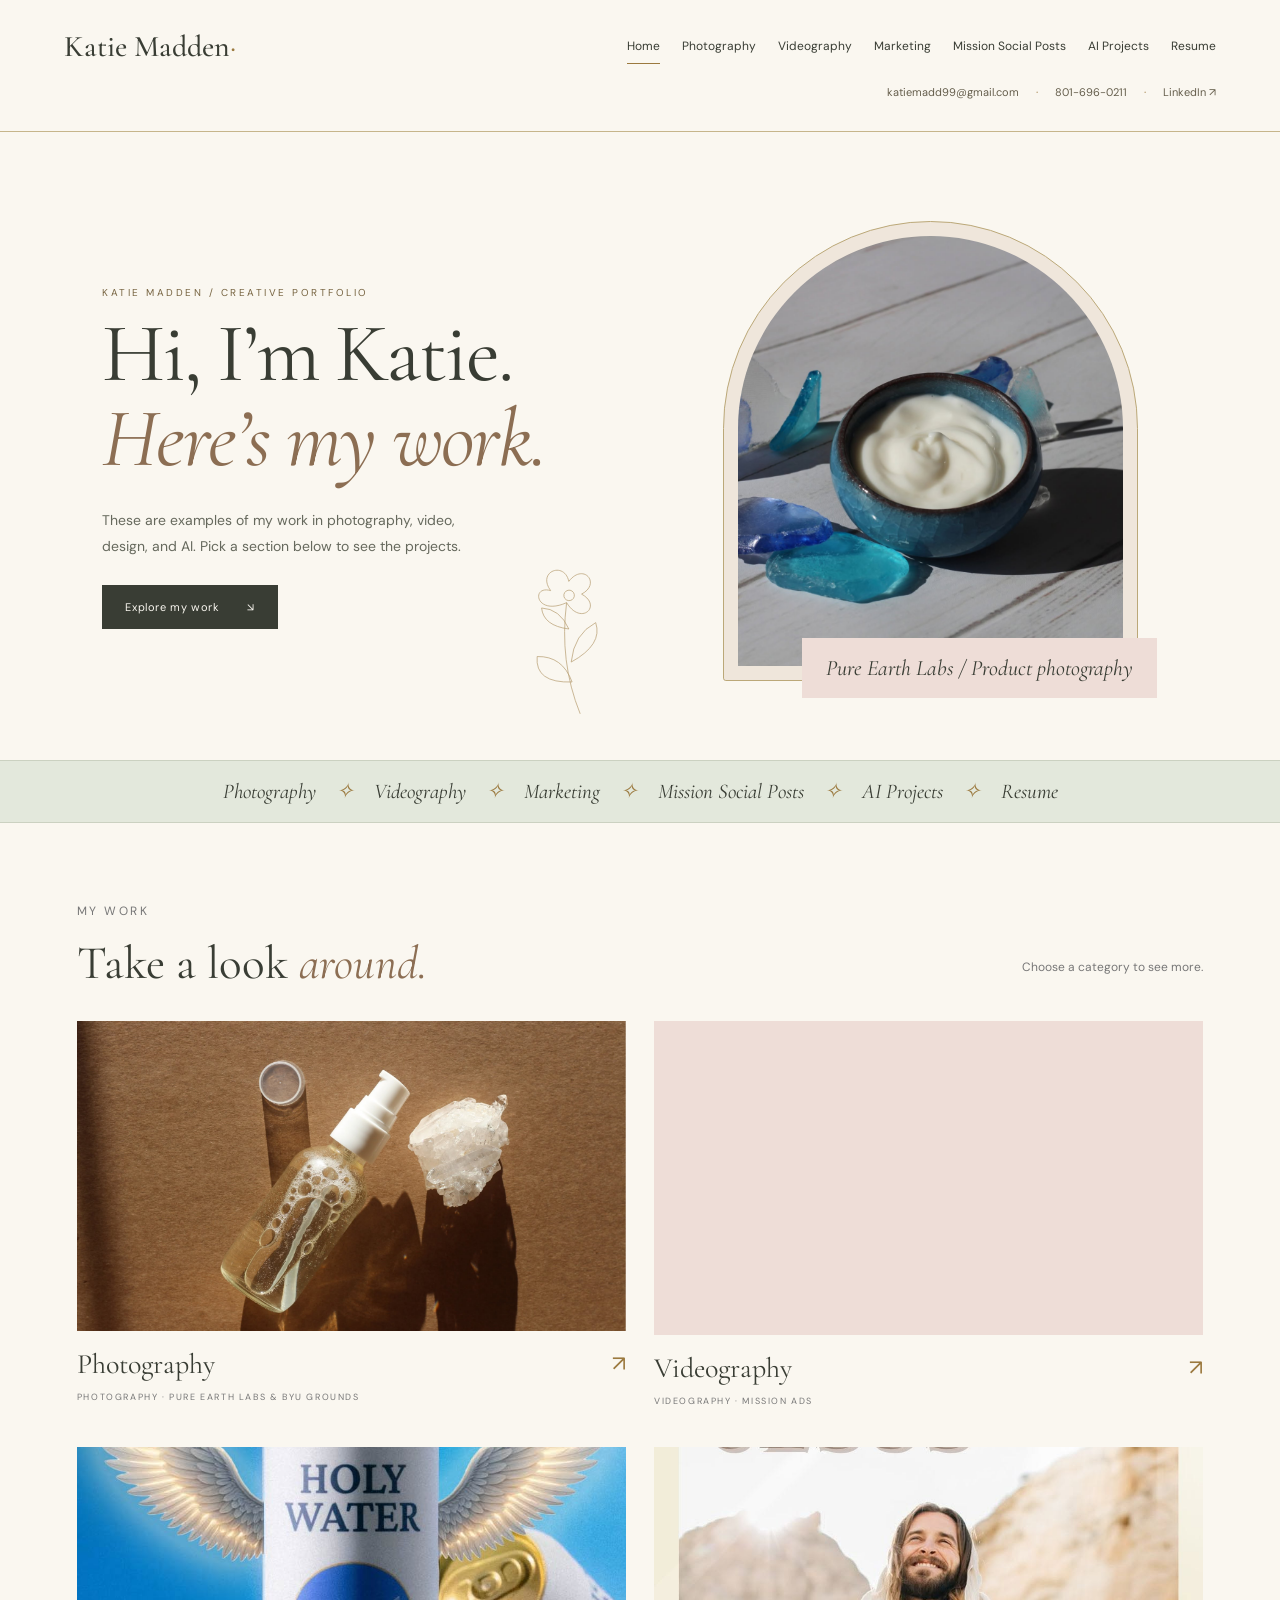
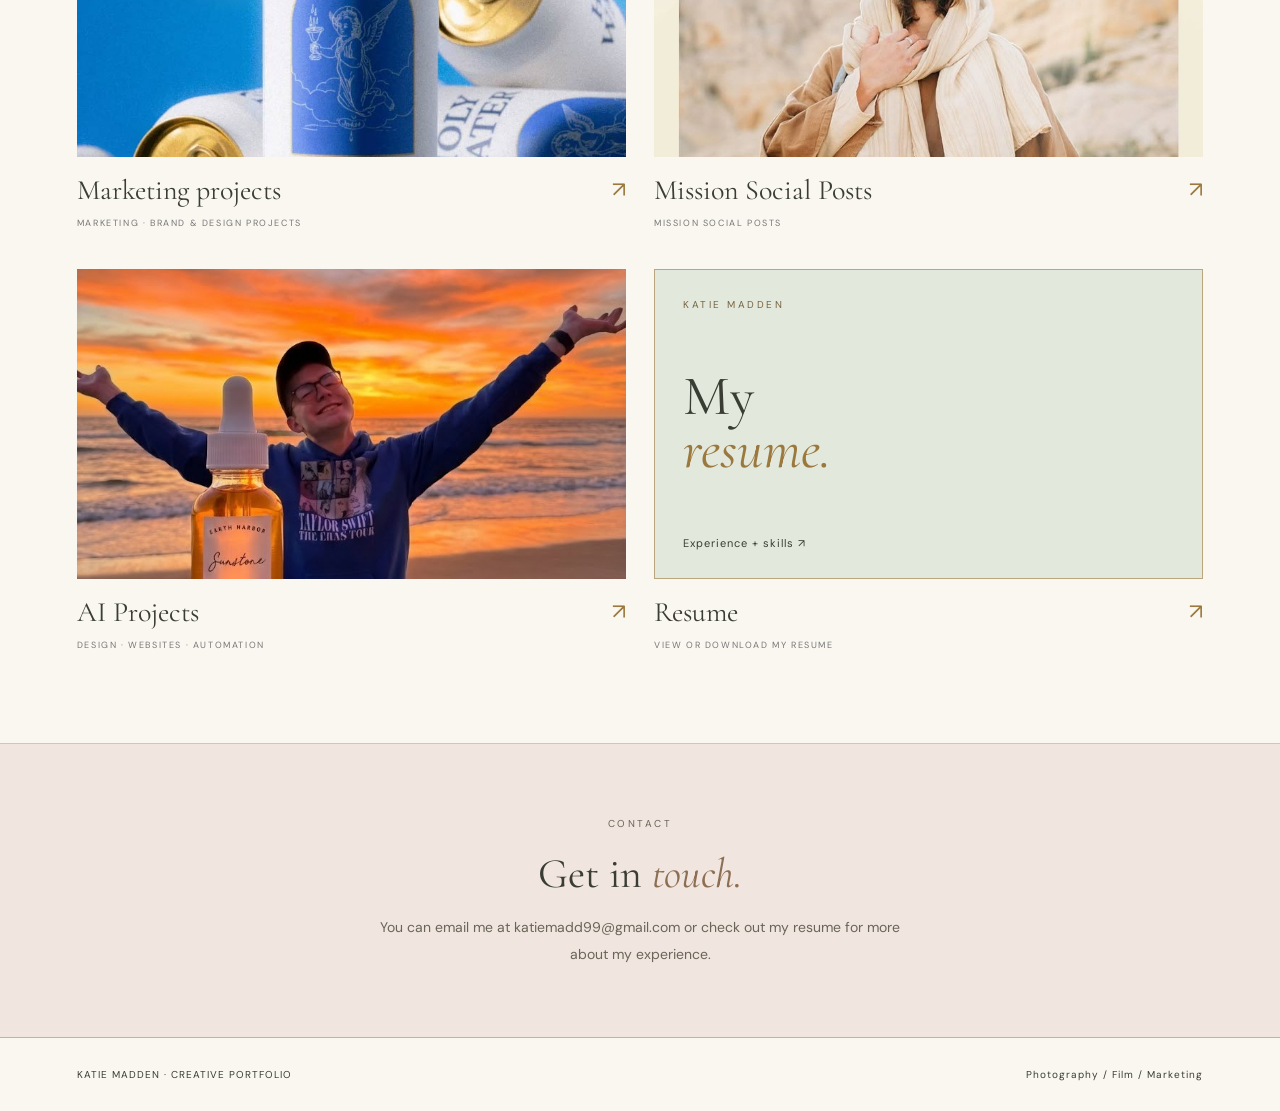
==== commit 4baccbde: "Rename AI Usage to AI Projects and add AI Projects and Resume homepage links" ====
--- a/index.html
+++ b/index.html
@@ -1,2 +1,2 @@
-<!doctype html><html lang="en"><head><meta charset="utf-8"><meta name="viewport" content="width=device-width,initial-scale=1"><title>Creative Portfolio | Katie Madden</title><meta name="description" content="Photography, video, marketing projects, and AI work by Katie Madden."><link rel="stylesheet" href="style.css?v=contact-1"><style>header nav{flex-wrap:wrap;row-gap:8px;column-gap:22px}</style><style>.cards{grid-template-columns:repeat(2,minmax(0,1fr))}.ribbon{display:flex;flex-wrap:wrap;justify-content:center;align-items:center;gap:12px;word-spacing:normal}.ribbon span{margin:0 8px}.ribbon a:hover{text-decoration:underline;text-underline-offset:5px}@media(max-width:700px){.cards{grid-template-columns:1fr}.ribbon{gap:8px;font-size:18px}.ribbon span{margin:0 3px}}</style></head><body><a class="skip" href="#main">Skip to content</a><header><a class="brand" href="index.html">Katie Madden<em>·</em></a><nav aria-label="Main navigation"><a href="index.html" aria-current="page">Home</a><a href="photography.html" >Photography</a><a href="videography.html" >Videography</a><a href="marketing-projects.html">Marketing</a><a href="marketing.html" >Mission Social Posts</a><a href="ai-usage.html">AI Usage</a><a href="resume.html">Resume</a></nav><div class="contact-strip" aria-label="Contact Katie"><a href="mailto:katiemadd99@gmail.com">katiemadd99@gmail.com</a><span aria-hidden="true">·</span><a href="tel:+18016960211">801-696-0211</a><span aria-hidden="true">·</span><a href="https://www.linkedin.com/in/katie-madden" target="_blank" rel="noopener noreferrer">LinkedIn ↗</a></div></header><main id="main"><section class="hero"><div><p class="eyebrow">Katie Madden / Creative portfolio</p><h1>Hi, I’m Katie.<br><em>Here’s my work.</em></h1><p class="intro">These are examples of my work in photography, video, design, and AI. Pick a section below to see the projects.</p><a class="button" href="#selected">Explore my work <span>↘</span></a></div><figure class="hero-photo"><img src="assets/photography/1.png" alt="Blue sea glass surrounding a bowl of cream in natural light"><figcaption>Pure Earth Labs / Product photography</figcaption></figure><svg class="botanical" viewBox="0 0 160 240" fill="none" aria-hidden="true"><g stroke="currentColor" stroke-width="1"><path d="M80 235Q65 150 95 65M78 185Q22 175 34 136Q72 143 78 185M83 155Q136 139 132 104Q96 114 83 155M90 105Q53 92 56 65Q83 72 90 105"/><path d="M95 65C44 76 47 27 75 42C60 9 105 2 105 34C133 10 153 48 120 57C148 81 109 105 95 65Z"/><circle cx="101" cy="55" r="8"/></g></svg></section><div class="ribbon"><a href="photography.html">Photography</a><span aria-hidden="true">✧</span><a href="videography.html">Videography</a><span aria-hidden="true">✧</span><a href="marketing-projects.html">Marketing</a><span aria-hidden="true">✧</span><a href="marketing.html">Mission Social Posts</a></div><section class="work" id="selected"><div class="section-top"><div><p class="eyebrow">My work</p><h2>Take a look <em>around.</em></h2></div><p>Choose a category to see more.</p></div><div class="cards"><a class="card" href="photography.html"><div class="image"><img loading="lazy" src="assets/photography/4.png" alt="Pure Earth Labs photography selection"></div><div class="meta"><h3>Photography</h3><span>↗</span></div><p class="tag">Photography · Pure Earth Labs &amp; BYU Grounds</p></a><a class="card" href="videography.html"><div class="image"><video muted playsinline preload="metadata" style="width:100%;height:310px;object-fit:cover" src="assets/tilt.mp4#t=0.1" aria-label="Preview of Mission video ad"></video></div><div class="meta"><h3>Videography</h3><span>↗</span></div><p class="tag">Videography · Mission ads</p></a><a class="card" href="marketing-projects.html"><div class="image"><img loading="lazy" src="marketing-holy-water.jpg" alt="Holy Water product visual with blue and gold details"></div><div class="meta"><h3>Marketing projects</h3><span>↗</span></div><p class="tag">Marketing · Brand &amp; design projects</p></a><a class="card" href="marketing.html"><div class="image"><img loading="lazy" src="assets/marketing/1.png" alt="Mission social post with cream and gold typography"></div><div class="meta"><h3>Mission Social Posts</h3><span>↗</span></div><p class="tag">Mission Social Posts</p></a></div></section><section class="note"><p class="eyebrow">Contact</p><h2>Get in <em>touch.</em></h2><p>You can email me at <a href="mailto:katiemadd99@gmail.com">katiemadd99@gmail.com</a> or check out <a href="resume.html">my resume</a> for more about my experience.</p></section></main><footer><a href="index.html">KATIE MADDEN · CREATIVE PORTFOLIO</a><span>Photography / Film / Marketing</span></footer><dialog aria-label="Image preview"><button autofocus aria-label="Close image preview">Close ×</button><img alt=""></dialog><script src="script.js"></script></body></html>
+<!doctype html><html lang="en"><head><meta charset="utf-8"><meta name="viewport" content="width=device-width,initial-scale=1"><title>Creative Portfolio | Katie Madden</title><meta name="description" content="Photography, video, marketing projects, and AI work by Katie Madden."><link rel="stylesheet" href="style.css?v=contact-1"><style>header nav{flex-wrap:wrap;row-gap:8px;column-gap:22px}</style><style>.cards{grid-template-columns:repeat(2,minmax(0,1fr))}.ribbon{display:flex;flex-wrap:wrap;justify-content:center;align-items:center;gap:12px;word-spacing:normal}.ribbon span{margin:0 8px}.ribbon a:hover{text-decoration:underline;text-underline-offset:5px}@media(max-width:700px){.cards{grid-template-columns:1fr}.ribbon{gap:8px;font-size:18px}.ribbon span{margin:0 3px}}</style><style>.resume-card-art{height:310px;background:var(--sage);border:1px solid #b9a67e;padding:28px;display:flex;flex-direction:column;justify-content:space-between}.resume-card-title{font:400 56px/.95 "Cormorant Garamond",Georgia,serif}.resume-card-title em{color:var(--gold)}.resume-card-label{font-size:11px;letter-spacing:1px}.card:hover .resume-card-art{background:#d7dfcd}@media(max-width:700px){.resume-card-art{height:350px}}</style></head><body><a class="skip" href="#main">Skip to content</a><header><a class="brand" href="index.html">Katie Madden<em>·</em></a><nav aria-label="Main navigation"><a href="index.html" aria-current="page">Home</a><a href="photography.html" >Photography</a><a href="videography.html" >Videography</a><a href="marketing-projects.html">Marketing</a><a href="marketing.html" >Mission Social Posts</a><a href="ai-usage.html">AI Projects</a><a href="resume.html">Resume</a></nav><div class="contact-strip" aria-label="Contact Katie"><a href="mailto:katiemadd99@gmail.com">katiemadd99@gmail.com</a><span aria-hidden="true">·</span><a href="tel:+18016960211">801-696-0211</a><span aria-hidden="true">·</span><a href="https://www.linkedin.com/in/katie-madden" target="_blank" rel="noopener noreferrer">LinkedIn ↗</a></div></header><main id="main"><section class="hero"><div><p class="eyebrow">Katie Madden / Creative portfolio</p><h1>Hi, I’m Katie.<br><em>Here’s my work.</em></h1><p class="intro">These are examples of my work in photography, video, design, and AI. Pick a section below to see the projects.</p><a class="button" href="#selected">Explore my work <span>↘</span></a></div><figure class="hero-photo"><img src="assets/photography/1.png" alt="Blue sea glass surrounding a bowl of cream in natural light"><figcaption>Pure Earth Labs / Product photography</figcaption></figure><svg class="botanical" viewBox="0 0 160 240" fill="none" aria-hidden="true"><g stroke="currentColor" stroke-width="1"><path d="M80 235Q65 150 95 65M78 185Q22 175 34 136Q72 143 78 185M83 155Q136 139 132 104Q96 114 83 155M90 105Q53 92 56 65Q83 72 90 105"/><path d="M95 65C44 76 47 27 75 42C60 9 105 2 105 34C133 10 153 48 120 57C148 81 109 105 95 65Z"/><circle cx="101" cy="55" r="8"/></g></svg></section><div class="ribbon"><a href="photography.html">Photography</a><span aria-hidden="true">✧</span><a href="videography.html">Videography</a><span aria-hidden="true">✧</span><a href="marketing-projects.html">Marketing</a><span aria-hidden="true">✧</span><a href="marketing.html">Mission Social Posts</a><span aria-hidden="true">✧</span><a href="ai-usage.html">AI Projects</a><span aria-hidden="true">✧</span><a href="resume.html">Resume</a></div><section class="work" id="selected"><div class="section-top"><div><p class="eyebrow">My work</p><h2>Take a look <em>around.</em></h2></div><p>Choose a category to see more.</p></div><div class="cards"><a class="card" href="photography.html"><div class="image"><img loading="lazy" src="assets/photography/4.png" alt="Pure Earth Labs photography selection"></div><div class="meta"><h3>Photography</h3><span>↗</span></div><p class="tag">Photography · Pure Earth Labs &amp; BYU Grounds</p></a><a class="card" href="videography.html"><div class="image"><video muted playsinline preload="metadata" style="width:100%;height:310px;object-fit:cover" src="assets/tilt.mp4#t=0.1" aria-label="Preview of Mission video ad"></video></div><div class="meta"><h3>Videography</h3><span>↗</span></div><p class="tag">Videography · Mission ads</p></a><a class="card" href="marketing-projects.html"><div class="image"><img loading="lazy" src="marketing-holy-water.jpg" alt="Holy Water product visual with blue and gold details"></div><div class="meta"><h3>Marketing projects</h3><span>↗</span></div><p class="tag">Marketing · Brand &amp; design projects</p></a><a class="card" href="marketing.html"><div class="image"><img loading="lazy" src="assets/marketing/1.png" alt="Mission social post with cream and gold typography"></div><div class="meta"><h3>Mission Social Posts</h3><span>↗</span></div><p class="tag">Mission Social Posts</p></a><a class="card" href="ai-usage.html"><div class="image"><img loading="lazy" src="assets/ai/p02-02.jpg" alt="Sunstone Elixir AI campaign example"></div><div class="meta"><h3>AI Projects</h3><span>↗</span></div><p class="tag">Design · Websites · Automation</p></a><a class="card" href="resume.html"><div class="resume-card-art"><span class="eyebrow">Katie Madden</span><span class="resume-card-title">My<br><em>resume.</em></span><span class="resume-card-label">Experience + skills ↗</span></div><div class="meta"><h3>Resume</h3><span>↗</span></div><p class="tag">View or download my resume</p></a></div></section><section class="note"><p class="eyebrow">Contact</p><h2>Get in <em>touch.</em></h2><p>You can email me at <a href="mailto:katiemadd99@gmail.com">katiemadd99@gmail.com</a> or check out <a href="resume.html">my resume</a> for more about my experience.</p></section></main><footer><a href="index.html">KATIE MADDEN · CREATIVE PORTFOLIO</a><span>Photography / Film / Marketing</span></footer><dialog aria-label="Image preview"><button autofocus aria-label="Close image preview">Close ×</button><img alt=""></dialog><script src="script.js"></script></body></html>
 
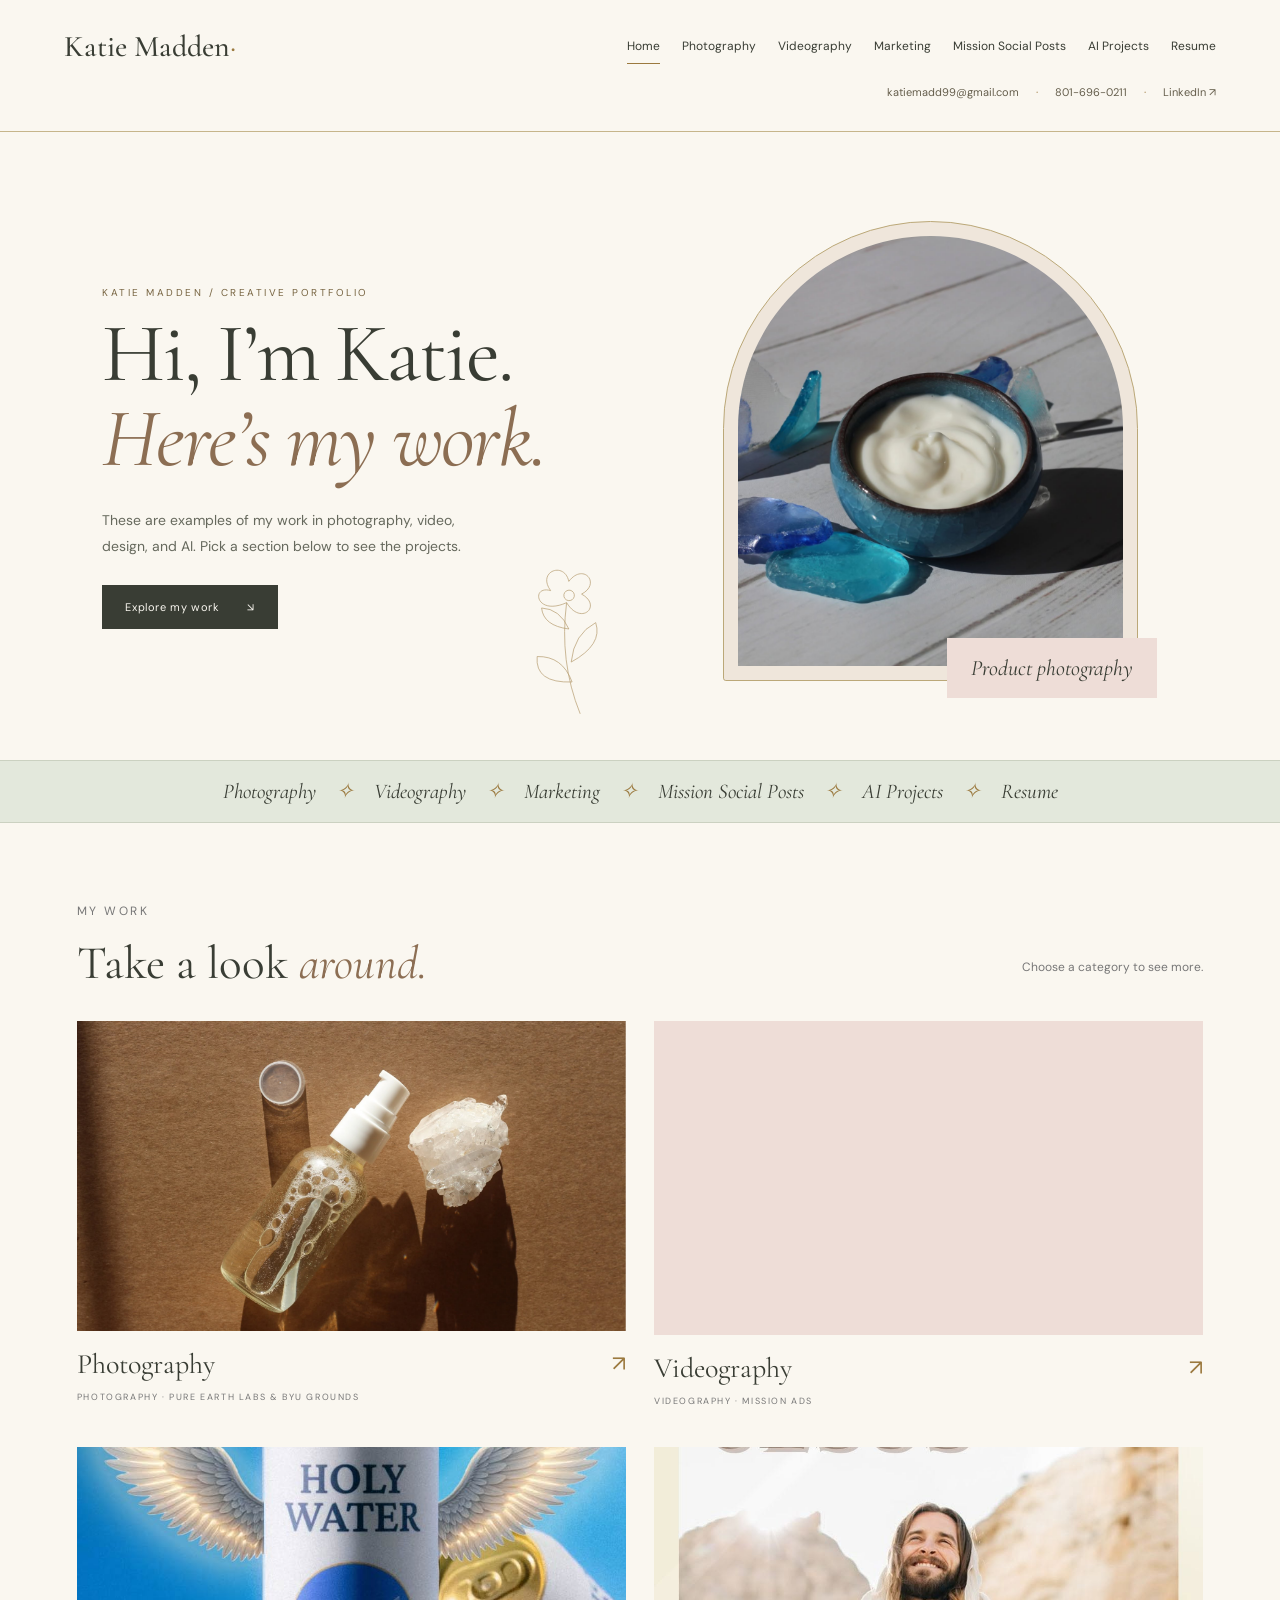
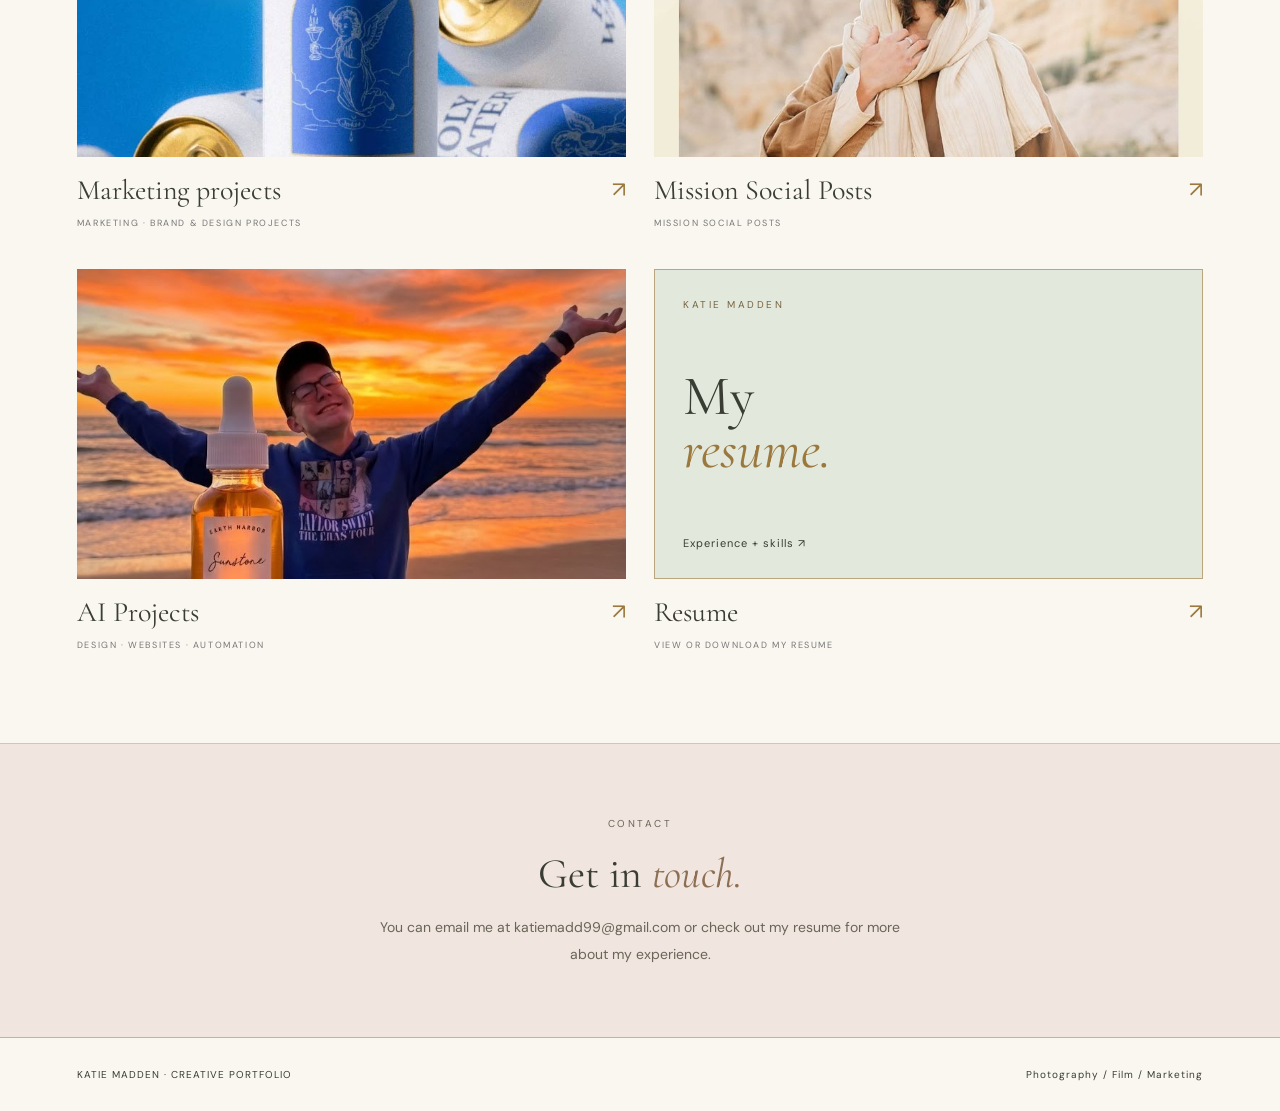
==== commit 4f6eb37e: "Simplify homepage hero label to Product photography" ====
--- a/index.html
+++ b/index.html
@@ -1,2 +1,2 @@
-<!doctype html><html lang="en"><head><meta charset="utf-8"><meta name="viewport" content="width=device-width,initial-scale=1"><title>Creative Portfolio | Katie Madden</title><meta name="description" content="Photography, video, marketing projects, and AI work by Katie Madden."><link rel="stylesheet" href="style.css?v=contact-1"><style>header nav{flex-wrap:wrap;row-gap:8px;column-gap:22px}</style><style>.cards{grid-template-columns:repeat(2,minmax(0,1fr))}.ribbon{display:flex;flex-wrap:wrap;justify-content:center;align-items:center;gap:12px;word-spacing:normal}.ribbon span{margin:0 8px}.ribbon a:hover{text-decoration:underline;text-underline-offset:5px}@media(max-width:700px){.cards{grid-template-columns:1fr}.ribbon{gap:8px;font-size:18px}.ribbon span{margin:0 3px}}</style><style>.resume-card-art{height:310px;background:var(--sage);border:1px solid #b9a67e;padding:28px;display:flex;flex-direction:column;justify-content:space-between}.resume-card-title{font:400 56px/.95 "Cormorant Garamond",Georgia,serif}.resume-card-title em{color:var(--gold)}.resume-card-label{font-size:11px;letter-spacing:1px}.card:hover .resume-card-art{background:#d7dfcd}@media(max-width:700px){.resume-card-art{height:350px}}</style></head><body><a class="skip" href="#main">Skip to content</a><header><a class="brand" href="index.html">Katie Madden<em>·</em></a><nav aria-label="Main navigation"><a href="index.html" aria-current="page">Home</a><a href="photography.html" >Photography</a><a href="videography.html" >Videography</a><a href="marketing-projects.html">Marketing</a><a href="marketing.html" >Mission Social Posts</a><a href="ai-usage.html">AI Projects</a><a href="resume.html">Resume</a></nav><div class="contact-strip" aria-label="Contact Katie"><a href="mailto:katiemadd99@gmail.com">katiemadd99@gmail.com</a><span aria-hidden="true">·</span><a href="tel:+18016960211">801-696-0211</a><span aria-hidden="true">·</span><a href="https://www.linkedin.com/in/katie-madden" target="_blank" rel="noopener noreferrer">LinkedIn ↗</a></div></header><main id="main"><section class="hero"><div><p class="eyebrow">Katie Madden / Creative portfolio</p><h1>Hi, I’m Katie.<br><em>Here’s my work.</em></h1><p class="intro">These are examples of my work in photography, video, design, and AI. Pick a section below to see the projects.</p><a class="button" href="#selected">Explore my work <span>↘</span></a></div><figure class="hero-photo"><img src="assets/photography/1.png" alt="Blue sea glass surrounding a bowl of cream in natural light"><figcaption>Pure Earth Labs / Product photography</figcaption></figure><svg class="botanical" viewBox="0 0 160 240" fill="none" aria-hidden="true"><g stroke="currentColor" stroke-width="1"><path d="M80 235Q65 150 95 65M78 185Q22 175 34 136Q72 143 78 185M83 155Q136 139 132 104Q96 114 83 155M90 105Q53 92 56 65Q83 72 90 105"/><path d="M95 65C44 76 47 27 75 42C60 9 105 2 105 34C133 10 153 48 120 57C148 81 109 105 95 65Z"/><circle cx="101" cy="55" r="8"/></g></svg></section><div class="ribbon"><a href="photography.html">Photography</a><span aria-hidden="true">✧</span><a href="videography.html">Videography</a><span aria-hidden="true">✧</span><a href="marketing-projects.html">Marketing</a><span aria-hidden="true">✧</span><a href="marketing.html">Mission Social Posts</a><span aria-hidden="true">✧</span><a href="ai-usage.html">AI Projects</a><span aria-hidden="true">✧</span><a href="resume.html">Resume</a></div><section class="work" id="selected"><div class="section-top"><div><p class="eyebrow">My work</p><h2>Take a look <em>around.</em></h2></div><p>Choose a category to see more.</p></div><div class="cards"><a class="card" href="photography.html"><div class="image"><img loading="lazy" src="assets/photography/4.png" alt="Pure Earth Labs photography selection"></div><div class="meta"><h3>Photography</h3><span>↗</span></div><p class="tag">Photography · Pure Earth Labs &amp; BYU Grounds</p></a><a class="card" href="videography.html"><div class="image"><video muted playsinline preload="metadata" style="width:100%;height:310px;object-fit:cover" src="assets/tilt.mp4#t=0.1" aria-label="Preview of Mission video ad"></video></div><div class="meta"><h3>Videography</h3><span>↗</span></div><p class="tag">Videography · Mission ads</p></a><a class="card" href="marketing-projects.html"><div class="image"><img loading="lazy" src="marketing-holy-water.jpg" alt="Holy Water product visual with blue and gold details"></div><div class="meta"><h3>Marketing projects</h3><span>↗</span></div><p class="tag">Marketing · Brand &amp; design projects</p></a><a class="card" href="marketing.html"><div class="image"><img loading="lazy" src="assets/marketing/1.png" alt="Mission social post with cream and gold typography"></div><div class="meta"><h3>Mission Social Posts</h3><span>↗</span></div><p class="tag">Mission Social Posts</p></a><a class="card" href="ai-usage.html"><div class="image"><img loading="lazy" src="assets/ai/p02-02.jpg" alt="Sunstone Elixir AI campaign example"></div><div class="meta"><h3>AI Projects</h3><span>↗</span></div><p class="tag">Design · Websites · Automation</p></a><a class="card" href="resume.html"><div class="resume-card-art"><span class="eyebrow">Katie Madden</span><span class="resume-card-title">My<br><em>resume.</em></span><span class="resume-card-label">Experience + skills ↗</span></div><div class="meta"><h3>Resume</h3><span>↗</span></div><p class="tag">View or download my resume</p></a></div></section><section class="note"><p class="eyebrow">Contact</p><h2>Get in <em>touch.</em></h2><p>You can email me at <a href="mailto:katiemadd99@gmail.com">katiemadd99@gmail.com</a> or check out <a href="resume.html">my resume</a> for more about my experience.</p></section></main><footer><a href="index.html">KATIE MADDEN · CREATIVE PORTFOLIO</a><span>Photography / Film / Marketing</span></footer><dialog aria-label="Image preview"><button autofocus aria-label="Close image preview">Close ×</button><img alt=""></dialog><script src="script.js"></script></body></html>
+<!doctype html><html lang="en"><head><meta charset="utf-8"><meta name="viewport" content="width=device-width,initial-scale=1"><title>Creative Portfolio | Katie Madden</title><meta name="description" content="Photography, video, marketing projects, and AI work by Katie Madden."><link rel="stylesheet" href="style.css?v=contact-1"><style>header nav{flex-wrap:wrap;row-gap:8px;column-gap:22px}</style><style>.cards{grid-template-columns:repeat(2,minmax(0,1fr))}.ribbon{display:flex;flex-wrap:wrap;justify-content:center;align-items:center;gap:12px;word-spacing:normal}.ribbon span{margin:0 8px}.ribbon a:hover{text-decoration:underline;text-underline-offset:5px}@media(max-width:700px){.cards{grid-template-columns:1fr}.ribbon{gap:8px;font-size:18px}.ribbon span{margin:0 3px}}</style><style>.resume-card-art{height:310px;background:var(--sage);border:1px solid #b9a67e;padding:28px;display:flex;flex-direction:column;justify-content:space-between}.resume-card-title{font:400 56px/.95 "Cormorant Garamond",Georgia,serif}.resume-card-title em{color:var(--gold)}.resume-card-label{font-size:11px;letter-spacing:1px}.card:hover .resume-card-art{background:#d7dfcd}@media(max-width:700px){.resume-card-art{height:350px}}</style></head><body><a class="skip" href="#main">Skip to content</a><header><a class="brand" href="index.html">Katie Madden<em>·</em></a><nav aria-label="Main navigation"><a href="index.html" aria-current="page">Home</a><a href="photography.html" >Photography</a><a href="videography.html" >Videography</a><a href="marketing-projects.html">Marketing</a><a href="marketing.html" >Mission Social Posts</a><a href="ai-usage.html">AI Projects</a><a href="resume.html">Resume</a></nav><div class="contact-strip" aria-label="Contact Katie"><a href="mailto:katiemadd99@gmail.com">katiemadd99@gmail.com</a><span aria-hidden="true">·</span><a href="tel:+18016960211">801-696-0211</a><span aria-hidden="true">·</span><a href="https://www.linkedin.com/in/katie-madden" target="_blank" rel="noopener noreferrer">LinkedIn ↗</a></div></header><main id="main"><section class="hero"><div><p class="eyebrow">Katie Madden / Creative portfolio</p><h1>Hi, I’m Katie.<br><em>Here’s my work.</em></h1><p class="intro">These are examples of my work in photography, video, design, and AI. Pick a section below to see the projects.</p><a class="button" href="#selected">Explore my work <span>↘</span></a></div><figure class="hero-photo"><img src="assets/photography/1.png" alt="Blue sea glass surrounding a bowl of cream in natural light"><figcaption>Product photography</figcaption></figure><svg class="botanical" viewBox="0 0 160 240" fill="none" aria-hidden="true"><g stroke="currentColor" stroke-width="1"><path d="M80 235Q65 150 95 65M78 185Q22 175 34 136Q72 143 78 185M83 155Q136 139 132 104Q96 114 83 155M90 105Q53 92 56 65Q83 72 90 105"/><path d="M95 65C44 76 47 27 75 42C60 9 105 2 105 34C133 10 153 48 120 57C148 81 109 105 95 65Z"/><circle cx="101" cy="55" r="8"/></g></svg></section><div class="ribbon"><a href="photography.html">Photography</a><span aria-hidden="true">✧</span><a href="videography.html">Videography</a><span aria-hidden="true">✧</span><a href="marketing-projects.html">Marketing</a><span aria-hidden="true">✧</span><a href="marketing.html">Mission Social Posts</a><span aria-hidden="true">✧</span><a href="ai-usage.html">AI Projects</a><span aria-hidden="true">✧</span><a href="resume.html">Resume</a></div><section class="work" id="selected"><div class="section-top"><div><p class="eyebrow">My work</p><h2>Take a look <em>around.</em></h2></div><p>Choose a category to see more.</p></div><div class="cards"><a class="card" href="photography.html"><div class="image"><img loading="lazy" src="assets/photography/4.png" alt="Pure Earth Labs photography selection"></div><div class="meta"><h3>Photography</h3><span>↗</span></div><p class="tag">Photography · Pure Earth Labs &amp; BYU Grounds</p></a><a class="card" href="videography.html"><div class="image"><video muted playsinline preload="metadata" style="width:100%;height:310px;object-fit:cover" src="assets/tilt.mp4#t=0.1" aria-label="Preview of Mission video ad"></video></div><div class="meta"><h3>Videography</h3><span>↗</span></div><p class="tag">Videography · Mission ads</p></a><a class="card" href="marketing-projects.html"><div class="image"><img loading="lazy" src="marketing-holy-water.jpg" alt="Holy Water product visual with blue and gold details"></div><div class="meta"><h3>Marketing projects</h3><span>↗</span></div><p class="tag">Marketing · Brand &amp; design projects</p></a><a class="card" href="marketing.html"><div class="image"><img loading="lazy" src="assets/marketing/1.png" alt="Mission social post with cream and gold typography"></div><div class="meta"><h3>Mission Social Posts</h3><span>↗</span></div><p class="tag">Mission Social Posts</p></a><a class="card" href="ai-usage.html"><div class="image"><img loading="lazy" src="assets/ai/p02-02.jpg" alt="Sunstone Elixir AI campaign example"></div><div class="meta"><h3>AI Projects</h3><span>↗</span></div><p class="tag">Design · Websites · Automation</p></a><a class="card" href="resume.html"><div class="resume-card-art"><span class="eyebrow">Katie Madden</span><span class="resume-card-title">My<br><em>resume.</em></span><span class="resume-card-label">Experience + skills ↗</span></div><div class="meta"><h3>Resume</h3><span>↗</span></div><p class="tag">View or download my resume</p></a></div></section><section class="note"><p class="eyebrow">Contact</p><h2>Get in <em>touch.</em></h2><p>You can email me at <a href="mailto:katiemadd99@gmail.com">katiemadd99@gmail.com</a> or check out <a href="resume.html">my resume</a> for more about my experience.</p></section></main><footer><a href="index.html">KATIE MADDEN · CREATIVE PORTFOLIO</a><span>Photography / Film / Marketing</span></footer><dialog aria-label="Image preview"><button autofocus aria-label="Close image preview">Close ×</button><img alt=""></dialog><script src="script.js"></script></body></html>
 
